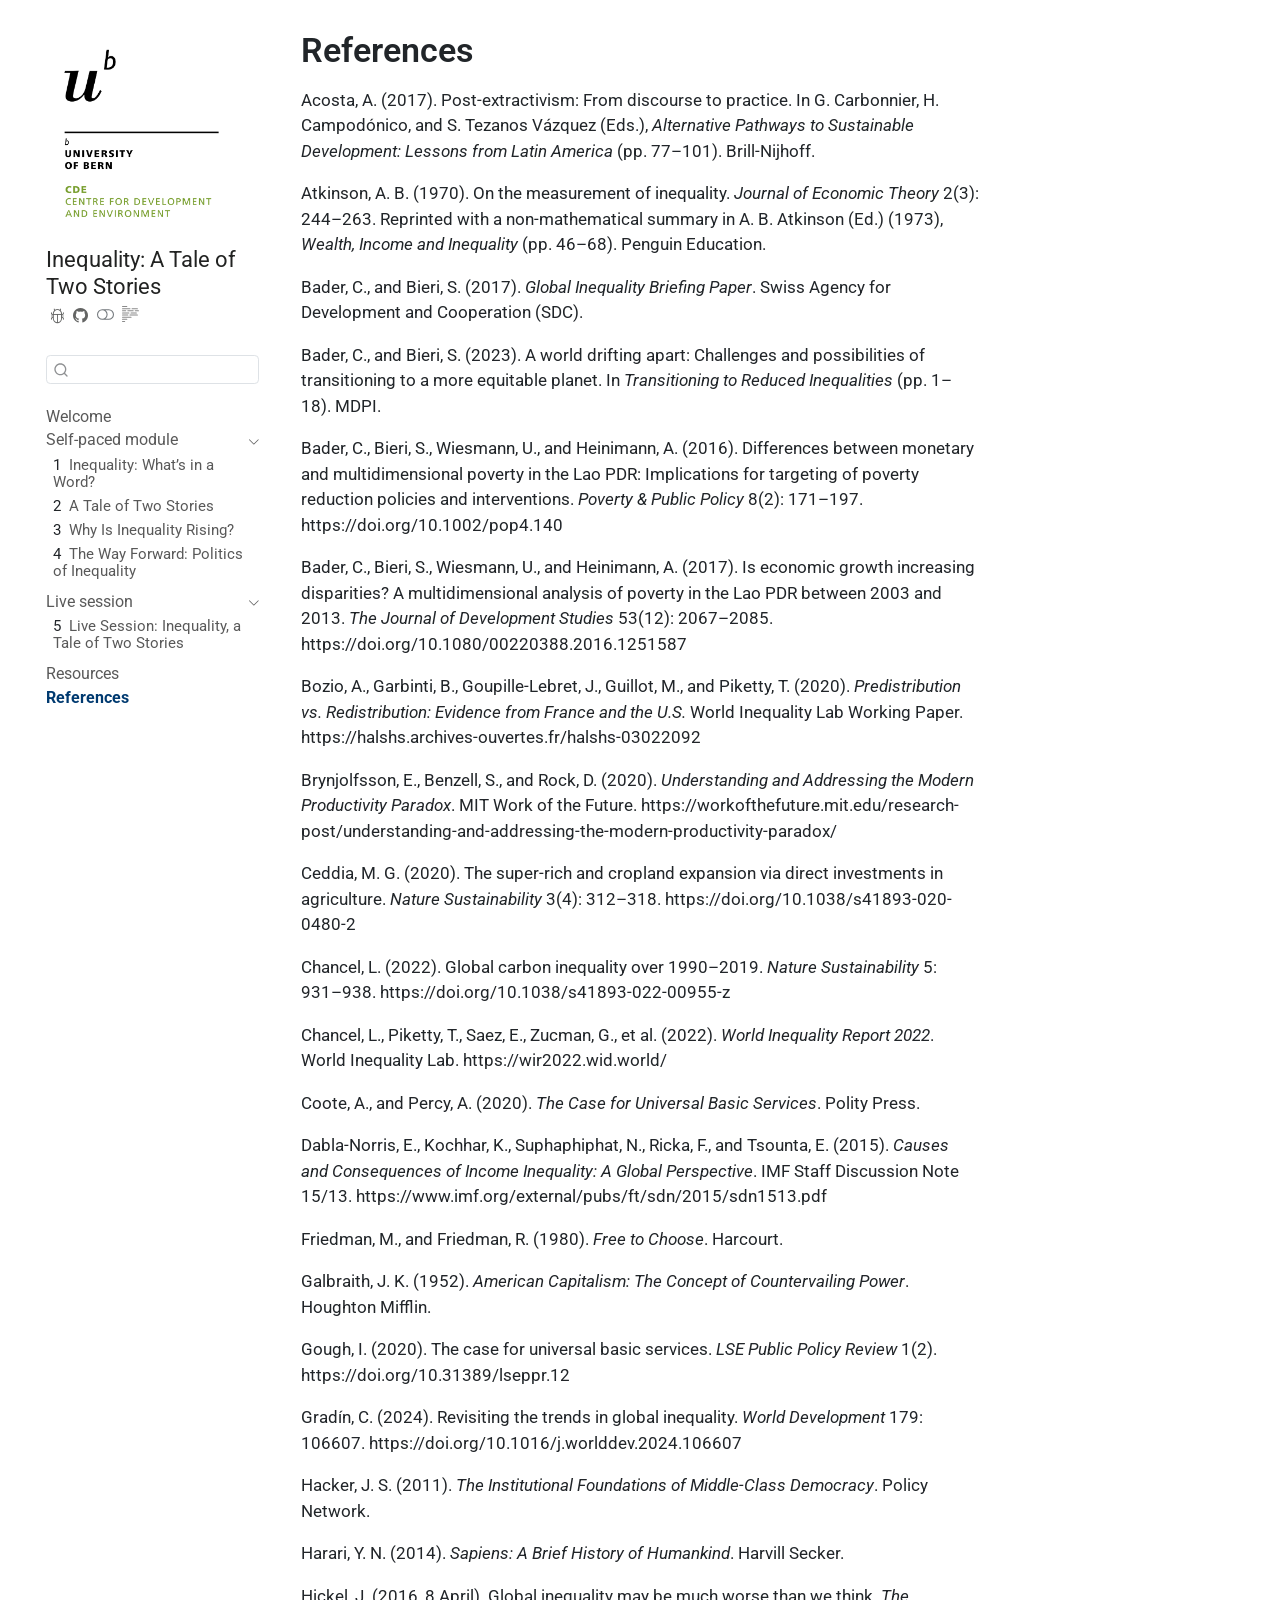
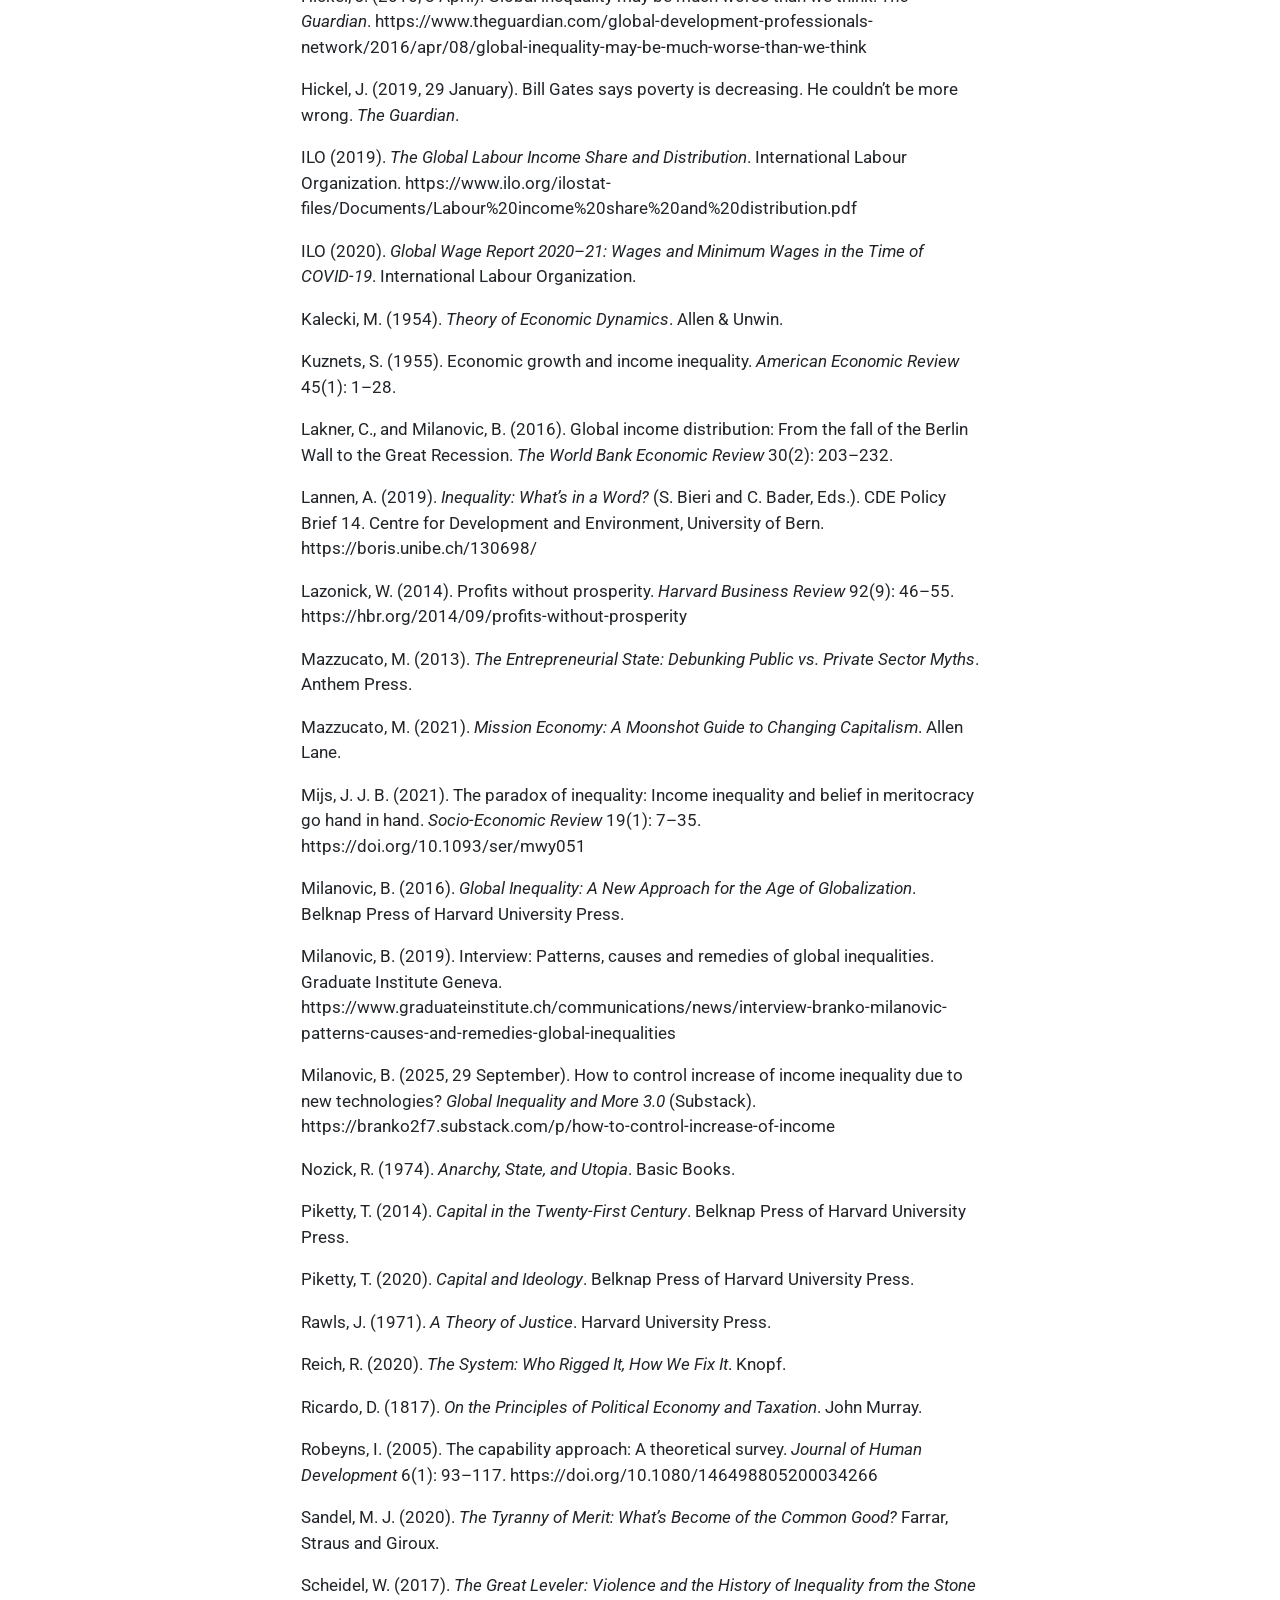
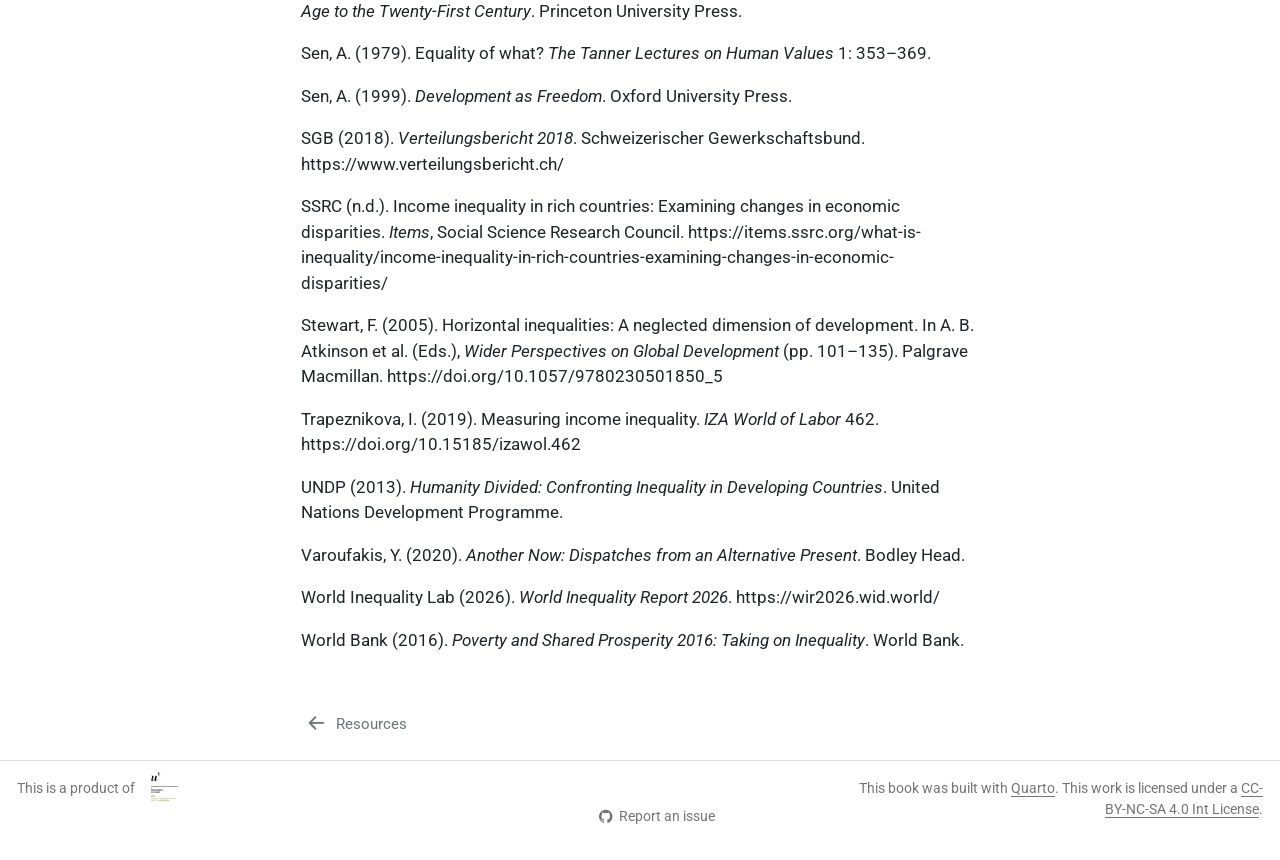
==== docs/references.html @ bebf61bb "initial" ====
<!DOCTYPE html>
<html xmlns="http://www.w3.org/1999/xhtml" lang="en" xml:lang="en"><head>

<meta charset="utf-8">
<meta name="generator" content="quarto-1.10.18">

<meta name="viewport" content="width=device-width, initial-scale=1.0, user-scalable=yes">


<title>References – Inequality: A Tale of Two Stories</title>
<style>
/* Default styles provided by pandoc.
** See https://pandoc.org/MANUAL.html#variables-for-html for config info.
*/
span.smallcaps{font-variant: small-caps;}
div.columns{display: flex; gap: 1.5em;}
div.column{flex: auto;}
@media screen {
div.columns{gap: min(4vw, 1.5em);}
div.column{overflow-x: auto;}
}
div.hanging-indent{margin-left: 1.5em; text-indent: -1.5em;}
ul.task-list{list-style: none;}
ul.task-list li input[type="checkbox"] {
  width: 0.8em;
  margin: 0 0.8em 0.2em -1em; /* quarto-specific, see https://github.com/quarto-dev/quarto-cli/issues/4556 */ 
  vertical-align: middle;
}
</style>


<script src="site_libs/quarto-nav/quarto-nav.js"></script>
<script src="site_libs/quarto-nav/headroom.min.js"></script>
<script src="site_libs/clipboard/clipboard.min.js"></script>
<script src="site_libs/quarto-search/autocomplete.umd.js"></script>
<script src="site_libs/quarto-search/fuse.min.js"></script>
<script src="site_libs/quarto-search/quarto-search.js"></script>
<meta name="quarto:offset" content="./">
<link href="./resources.html" rel="prev">
<link href="./images/cdelogo_e.png" rel="icon" type="image/png">
<script src="site_libs/quarto-html/quarto.js" type="module"></script>
<script src="site_libs/quarto-html/tabsets/tabsets.js" type="module"></script>
<script src="site_libs/quarto-html/popper.min.js"></script>
<script src="site_libs/quarto-html/tippy.umd.min.js"></script>
<script src="site_libs/quarto-html/anchor.min.js"></script>
<link href="site_libs/quarto-html/tippy.css" rel="stylesheet">
<link href="site_libs/quarto-html/quarto-syntax-highlighting-64a204ab8560d761af7679ceaba22944.css" rel="stylesheet" class="quarto-color-scheme" id="quarto-text-highlighting-styles">
<link href="site_libs/quarto-html/quarto-syntax-highlighting-dark-b85bc7c33db8c58e0ec93c3465666fed.css" rel="stylesheet" class="quarto-color-scheme quarto-color-alternate" id="quarto-text-highlighting-styles">
<link href="site_libs/quarto-html/quarto-syntax-highlighting-64a204ab8560d761af7679ceaba22944.css" rel="stylesheet" class="quarto-color-scheme-extra" id="quarto-text-highlighting-styles">
<script src="site_libs/bootstrap/bootstrap.min.js"></script>
<link href="site_libs/bootstrap/bootstrap-icons.css" rel="stylesheet">
<link href="site_libs/bootstrap/bootstrap-91fea9e8f33c0b9b460fcb68ef88eab3.min.css" rel="stylesheet" append-hash="true" class="quarto-color-scheme" id="quarto-bootstrap" data-mode="light">
<link href="site_libs/bootstrap/bootstrap-dark-7a71dccf7913d4dcf1cbe071b9ef3f19.min.css" rel="stylesheet" append-hash="true" class="quarto-color-scheme quarto-color-alternate" id="quarto-bootstrap" data-mode="dark">
<link href="site_libs/bootstrap/bootstrap-91fea9e8f33c0b9b460fcb68ef88eab3.min.css" rel="stylesheet" append-hash="true" class="quarto-color-scheme-extra" id="quarto-bootstrap" data-mode="light">
<script id="quarto-search-options" type="application/json">{
  "location": "sidebar",
  "copy-button": false,
  "collapse-after": 3,
  "panel-placement": "start",
  "type": "textbox",
  "limit": 50,
  "keyboard-shortcut": [
    "f",
    "/",
    "s"
  ],
  "show-item-context": false,
  "language": {
    "search-no-results-text": "No results",
    "search-matching-documents-text": "matching documents",
    "search-copy-link-title": "Copy link to search",
    "search-hide-matches-text": "Hide additional matches",
    "search-more-match-text": "more match in this document",
    "search-more-matches-text": "more matches in this document",
    "search-clear-button-title": "Clear",
    "search-text-placeholder": "",
    "search-detached-cancel-button-title": "Cancel",
    "search-submit-button-title": "Submit",
    "search-label": "Search"
  }
}</script>
<link rel="preconnect" href="https://fonts.googleapis.com">
<link rel="preconnect" href="https://fonts.gstatic.com" crossorigin="">
<link href="https://fonts.googleapis.com/css2?family=Roboto:ital,wght@0,400;0,700;1,400;1,700&amp;family=Fira+Code:wght@400;500&amp;display=swap" rel="stylesheet">


<link rel="stylesheet" href="webex.css">
</head>

<body class="nav-sidebar floating quarto-light"><script id="quarto-html-before-body" type="application/javascript">
    const toggleBodyColorMode = (bsSheetEl) => {
      const mode = bsSheetEl.getAttribute("data-mode");
      const bodyEl = window.document.querySelector("body");
      if (mode === "dark") {
        bodyEl.classList.add("quarto-dark");
        bodyEl.classList.remove("quarto-light");
      } else {
        bodyEl.classList.add("quarto-light");
        bodyEl.classList.remove("quarto-dark");
      }
    }
    const toggleBodyColorPrimary = () => {
      const bsSheetEl = window.document.querySelector("link#quarto-bootstrap:not([rel=disabled-stylesheet])");
      if (bsSheetEl) {
        toggleBodyColorMode(bsSheetEl);
      }
    }
    const setColorSchemeToggle = (alternate) => {
      const toggles = window.document.querySelectorAll('.quarto-color-scheme-toggle');
      for (let i=0; i < toggles.length; i++) {
        const toggle = toggles[i];
        if (toggle) {
          if (alternate) {
            toggle.classList.add("alternate");
          } else {
            toggle.classList.remove("alternate");
          }
        }
      }
    };
    const toggleColorMode = (alternate) => {
      // Switch the stylesheets
      const primaryStylesheets = window.document.querySelectorAll('link.quarto-color-scheme:not(.quarto-color-alternate)');
      const alternateStylesheets = window.document.querySelectorAll('link.quarto-color-scheme.quarto-color-alternate');
      manageTransitions('#quarto-margin-sidebar .nav-link', false);
      if (alternate) {
        // note: dark is layered on light, we don't disable primary!
        enableStylesheet(alternateStylesheets);
        for (const sheetNode of alternateStylesheets) {
          if (sheetNode.id === "quarto-bootstrap") {
            toggleBodyColorMode(sheetNode);
          }
        }
      } else {
        disableStylesheet(alternateStylesheets);
        enableStylesheet(primaryStylesheets)
        toggleBodyColorPrimary();
      }
      manageTransitions('#quarto-margin-sidebar .nav-link', true);
      // Switch the toggles
      setColorSchemeToggle(alternate)
      // Hack to workaround the fact that safari doesn't
      // properly recolor the scrollbar when toggling (#1455)
      if (navigator.userAgent.indexOf('Safari') > 0 && navigator.userAgent.indexOf('Chrome') == -1) {
        manageTransitions("body", false);
        window.scrollTo(0, 1);
        setTimeout(() => {
          window.scrollTo(0, 0);
          manageTransitions("body", true);
        }, 40);
      }
    }
    const disableStylesheet = (stylesheets) => {
      for (let i=0; i < stylesheets.length; i++) {
        const stylesheet = stylesheets[i];
        stylesheet.rel = 'disabled-stylesheet';
      }
    }
    const enableStylesheet = (stylesheets) => {
      for (let i=0; i < stylesheets.length; i++) {
        const stylesheet = stylesheets[i];
        if(stylesheet.rel !== 'stylesheet') { // for Chrome, which will still FOUC without this check
          stylesheet.rel = 'stylesheet';
        }
      }
    }
    const manageTransitions = (selector, allowTransitions) => {
      const els = window.document.querySelectorAll(selector);
      for (let i=0; i < els.length; i++) {
        const el = els[i];
        if (allowTransitions) {
          el.classList.remove('notransition');
        } else {
          el.classList.add('notransition');
        }
      }
    }
    const isFileUrl = () => {
      return window.location.protocol === 'file:';
    }
    const hasAlternateSentinel = () => {
      let styleSentinel = getColorSchemeSentinel();
      if (styleSentinel !== null) {
        return styleSentinel === "alternate";
      } else {
        return false;
      }
    }
    const setStyleSentinel = (alternate) => {
      const value = alternate ? "alternate" : "default";
      if (!isFileUrl()) {
        window.localStorage.setItem("quarto-color-scheme", value);
      } else {
        localAlternateSentinel = value;
      }
    }
    const getColorSchemeSentinel = () => {
      if (!isFileUrl()) {
        const storageValue = window.localStorage.getItem("quarto-color-scheme");
        return storageValue != null ? storageValue : localAlternateSentinel;
      } else {
        return localAlternateSentinel;
      }
    }
    const toggleGiscusIfUsed = (isAlternate, darkModeDefault) => {
      const baseTheme = document.querySelector('#giscus-base-theme')?.value ?? 'light';
      const alternateTheme = document.querySelector('#giscus-alt-theme')?.value ?? 'dark';
      let newTheme = '';
      if(authorPrefersDark) {
        newTheme = isAlternate ? baseTheme : alternateTheme;
      } else {
        newTheme = isAlternate ? alternateTheme : baseTheme;
      }
      const changeGiscusTheme = () => {
        // From: https://github.com/giscus/giscus/issues/336
        const sendMessage = (message) => {
          const iframe = document.querySelector('iframe.giscus-frame');
          if (!iframe) return;
          iframe.contentWindow.postMessage({ giscus: message }, 'https://giscus.app');
        }
        sendMessage({
          setConfig: {
            theme: newTheme
          }
        });
      }
      const isGiscussLoaded = window.document.querySelector('iframe.giscus-frame') !== null;
      if (isGiscussLoaded) {
        changeGiscusTheme();
      }
    };
    const authorPrefersDark = false;
    const darkModeDefault = authorPrefersDark;
      document.querySelector('link#quarto-text-highlighting-styles.quarto-color-scheme-extra').rel = 'disabled-stylesheet';
      document.querySelector('link#quarto-bootstrap.quarto-color-scheme-extra').rel = 'disabled-stylesheet';
    let localAlternateSentinel = darkModeDefault ? 'alternate' : 'default';
    // Dark / light mode switch
    window.quartoToggleColorScheme = () => {
      // Read the current dark / light value
      let toAlternate = !hasAlternateSentinel();
      toggleColorMode(toAlternate);
      setStyleSentinel(toAlternate);
      toggleGiscusIfUsed(toAlternate, darkModeDefault);
      window.dispatchEvent(new Event('resize'));
    };
    // Switch to dark mode if need be
    if (hasAlternateSentinel()) {
      toggleColorMode(true);
    } else {
      toggleColorMode(false);
    }
  </script>

<div id="quarto-search-results"></div>
  <header id="quarto-header" class="headroom fixed-top">
  <nav class="quarto-secondary-nav">
    <div class="container-fluid d-flex">
      <button type="button" class="quarto-btn-toggle btn" data-bs-toggle="collapse" role="button" data-bs-target=".quarto-sidebar-collapse-item" aria-controls="quarto-sidebar" aria-expanded="false" aria-label="Toggle sidebar navigation" onclick="if (window.quartoToggleHeadroom) { window.quartoToggleHeadroom(); }">
        <i class="bi bi-layout-text-sidebar-reverse"></i>
      </button>
        <nav class="quarto-page-breadcrumbs" aria-label="breadcrumb"><ol class="breadcrumb"><li class="breadcrumb-item"><a href="./references.html">References</a></li></ol></nav>
        <a class="flex-grow-1" role="navigation" data-bs-toggle="collapse" data-bs-target=".quarto-sidebar-collapse-item" aria-controls="quarto-sidebar" aria-expanded="false" aria-label="Toggle sidebar navigation" onclick="if (window.quartoToggleHeadroom) { window.quartoToggleHeadroom(); }">      
        </a>
      <button type="button" class="btn quarto-search-button" aria-label="Search" onclick="window.quartoOpenSearch();">
        <i class="bi bi-search"></i>
      </button>
    </div>
  </nav>
</header>
<!-- content -->
<div id="quarto-content" class="quarto-container page-columns page-rows-contents page-layout-article">
<!-- sidebar -->
  <nav id="quarto-sidebar" class="sidebar collapse collapse-horizontal quarto-sidebar-collapse-item sidebar-navigation floating overflow-auto">
    <div class="pt-lg-2 mt-2 text-left sidebar-header sidebar-header-stacked">
      <a href="./index.html" class="sidebar-logo-link">
      <img src="./images/cdelogo_e.png" alt="" class="sidebar-logo light-content py-0 d-lg-inline d-none">
      <img src="./images/cdelogo_e.png" alt="" class="sidebar-logo dark-content py-0 d-lg-inline d-none">
      </a>
    <div class="sidebar-title mb-0 py-0">
      <a href="./">Inequality: A Tale of Two Stories</a> 
        <div class="sidebar-tools-main tools-wide">
    <a href="https://github.com/CDEteaching/inequality/issues/new" title="Report issue" class="quarto-navigation-tool px-1" aria-label="Report issue"><i class="bi bi-bug"></i></a>
    <a href="https://github.com/CDEteaching/inequality" title="Source Code" class="quarto-navigation-tool px-1" aria-label="Source Code"><i class="bi bi-github"></i></a>
  <a href="" class="quarto-color-scheme-toggle quarto-navigation-tool  px-1" onclick="window.quartoToggleColorScheme(); return false;" title="Toggle dark mode"><i class="bi"></i></a>
  <a href="" class="quarto-reader-toggle quarto-navigation-tool px-1" onclick="window.quartoToggleReader(); return false;" title="Toggle reader mode">
  <div class="quarto-reader-toggle-btn">
  <i class="bi"></i>
  </div>
</a>
</div>
    </div>
      </div>
        <div class="mt-2 flex-shrink-0 align-items-center">
        <div class="sidebar-search">
        <div id="quarto-search" class="" title="Search"></div>
        </div>
        </div>
    <div class="sidebar-menu-container"> 
    <ul class="list-unstyled mt-1">
        <li class="sidebar-item">
  <div class="sidebar-item-container"> 
  <a href="./index.html" class="sidebar-item-text sidebar-link">
 <span class="menu-text">Welcome</span></a>
  </div>
</li>
        <li class="sidebar-item sidebar-item-section">
      <div class="sidebar-item-container"> 
            <a class="sidebar-item-text sidebar-link text-start" data-bs-toggle="collapse" data-bs-target="#quarto-sidebar-section-1" role="navigation" aria-expanded="true">
 <span class="menu-text">Self-paced module</span></a>
          <a class="sidebar-item-toggle text-start" data-bs-toggle="collapse" data-bs-target="#quarto-sidebar-section-1" role="navigation" aria-expanded="true" aria-label="Toggle section">
            <i class="bi bi-chevron-right ms-2"></i>
          </a> 
      </div>
      <ul id="quarto-sidebar-section-1" class="collapse list-unstyled sidebar-section depth1 show">  
          <li class="sidebar-item">
  <div class="sidebar-item-container"> 
  <a href="./01_whats-in-a-word/1_chapter.html" class="sidebar-item-text sidebar-link">
 <span class="menu-text"><span class="chapter-number">1</span>&nbsp; <span class="chapter-title">Inequality: What’s in a Word?</span></span></a>
  </div>
</li>
          <li class="sidebar-item">
  <div class="sidebar-item-container"> 
  <a href="./02_tale-of-two-stories/2_chapter.html" class="sidebar-item-text sidebar-link">
 <span class="menu-text"><span class="chapter-number">2</span>&nbsp; <span class="chapter-title">A Tale of Two Stories</span></span></a>
  </div>
</li>
          <li class="sidebar-item">
  <div class="sidebar-item-container"> 
  <a href="./03_why-rising/3_chapter.html" class="sidebar-item-text sidebar-link">
 <span class="menu-text"><span class="chapter-number">3</span>&nbsp; <span class="chapter-title">Why Is Inequality Rising?</span></span></a>
  </div>
</li>
          <li class="sidebar-item">
  <div class="sidebar-item-container"> 
  <a href="./04_way-forward/4_chapter.html" class="sidebar-item-text sidebar-link">
 <span class="menu-text"><span class="chapter-number">4</span>&nbsp; <span class="chapter-title">The Way Forward: Politics of Inequality</span></span></a>
  </div>
</li>
      </ul>
  </li>
        <li class="sidebar-item sidebar-item-section">
      <div class="sidebar-item-container"> 
            <a class="sidebar-item-text sidebar-link text-start" data-bs-toggle="collapse" data-bs-target="#quarto-sidebar-section-2" role="navigation" aria-expanded="true">
 <span class="menu-text">Live session</span></a>
          <a class="sidebar-item-toggle text-start" data-bs-toggle="collapse" data-bs-target="#quarto-sidebar-section-2" role="navigation" aria-expanded="true" aria-label="Toggle section">
            <i class="bi bi-chevron-right ms-2"></i>
          </a> 
      </div>
      <ul id="quarto-sidebar-section-2" class="collapse list-unstyled sidebar-section depth1 show">  
          <li class="sidebar-item">
  <div class="sidebar-item-container"> 
  <a href="./winter-school/session.html" class="sidebar-item-text sidebar-link">
 <span class="menu-text"><span class="chapter-number">5</span>&nbsp; <span class="chapter-title">Live Session: Inequality, a Tale of Two Stories</span></span></a>
  </div>
</li>
      </ul>
  </li>
        <li class="sidebar-item">
  <div class="sidebar-item-container"> 
  <a href="./resources.html" class="sidebar-item-text sidebar-link">
 <span class="menu-text">Resources</span></a>
  </div>
</li>
        <li class="sidebar-item">
  <div class="sidebar-item-container"> 
  <a href="./references.html" class="sidebar-item-text sidebar-link active">
 <span class="menu-text">References</span></a>
  </div>
</li>
    </ul>
    </div>
</nav>
<div id="quarto-sidebar-glass" class="quarto-sidebar-collapse-item" data-bs-toggle="collapse" data-bs-target=".quarto-sidebar-collapse-item"></div>
<!-- margin-sidebar -->
    <div id="quarto-margin-sidebar" class="sidebar margin-sidebar zindex-bottom">
        
    </div>
<!-- main -->
<main class="content" id="quarto-document-content">


<header id="title-block-header" class="quarto-title-block default">
<div class="quarto-title">
<h1 class="title">References</h1>
</div>



<div class="quarto-title-meta">

    
  
    
  </div>
  


</header>


<p>Acosta, A. (2017). Post-extractivism: From discourse to practice. In G. Carbonnier, H. Campodónico, and S. Tezanos Vázquez (Eds.), <em>Alternative Pathways to Sustainable Development: Lessons from Latin America</em> (pp.&nbsp;77–101). Brill-Nijhoff.</p>
<p>Atkinson, A. B. (1970). On the measurement of inequality. <em>Journal of Economic Theory</em> 2(3): 244–263. Reprinted with a non-mathematical summary in A. B. Atkinson (Ed.) (1973), <em>Wealth, Income and Inequality</em> (pp.&nbsp;46–68). Penguin Education.</p>
<p>Bader, C., and Bieri, S. (2017). <em>Global Inequality Briefing Paper</em>. Swiss Agency for Development and Cooperation (SDC).</p>
<p>Bader, C., and Bieri, S. (2023). A world drifting apart: Challenges and possibilities of transitioning to a more equitable planet. In <em>Transitioning to Reduced Inequalities</em> (pp.&nbsp;1–18). MDPI.</p>
<p>Bader, C., Bieri, S., Wiesmann, U., and Heinimann, A. (2016). Differences between monetary and multidimensional poverty in the Lao PDR: Implications for targeting of poverty reduction policies and interventions. <em>Poverty &amp; Public Policy</em> 8(2): 171–197. https://doi.org/10.1002/pop4.140</p>
<p>Bader, C., Bieri, S., Wiesmann, U., and Heinimann, A. (2017). Is economic growth increasing disparities? A multidimensional analysis of poverty in the Lao PDR between 2003 and 2013. <em>The Journal of Development Studies</em> 53(12): 2067–2085. https://doi.org/10.1080/00220388.2016.1251587</p>
<p>Bozio, A., Garbinti, B., Goupille-Lebret, J., Guillot, M., and Piketty, T. (2020). <em>Predistribution vs.&nbsp;Redistribution: Evidence from France and the U.S.</em> World Inequality Lab Working Paper. https://halshs.archives-ouvertes.fr/halshs-03022092</p>
<p>Brynjolfsson, E., Benzell, S., and Rock, D. (2020). <em>Understanding and Addressing the Modern Productivity Paradox</em>. MIT Work of the Future. https://workofthefuture.mit.edu/research-post/understanding-and-addressing-the-modern-productivity-paradox/</p>
<p>Ceddia, M. G. (2020). The super-rich and cropland expansion via direct investments in agriculture. <em>Nature Sustainability</em> 3(4): 312–318. https://doi.org/10.1038/s41893-020-0480-2</p>
<p>Chancel, L. (2022). Global carbon inequality over 1990–2019. <em>Nature Sustainability</em> 5: 931–938. https://doi.org/10.1038/s41893-022-00955-z</p>
<p>Chancel, L., Piketty, T., Saez, E., Zucman, G., et al.&nbsp;(2022). <em>World Inequality Report 2022</em>. World Inequality Lab. https://wir2022.wid.world/</p>
<p>Coote, A., and Percy, A. (2020). <em>The Case for Universal Basic Services</em>. Polity Press.</p>
<p>Dabla-Norris, E., Kochhar, K., Suphaphiphat, N., Ricka, F., and Tsounta, E. (2015). <em>Causes and Consequences of Income Inequality: A Global Perspective</em>. IMF Staff Discussion Note 15/13. https://www.imf.org/external/pubs/ft/sdn/2015/sdn1513.pdf</p>
<p>Friedman, M., and Friedman, R. (1980). <em>Free to Choose</em>. Harcourt.</p>
<p>Galbraith, J. K. (1952). <em>American Capitalism: The Concept of Countervailing Power</em>. Houghton Mifflin.</p>
<p>Gough, I. (2020). The case for universal basic services. <em>LSE Public Policy Review</em> 1(2). https://doi.org/10.31389/lseppr.12</p>
<p>Gradín, C. (2024). Revisiting the trends in global inequality. <em>World Development</em> 179: 106607. https://doi.org/10.1016/j.worlddev.2024.106607</p>
<p>Hacker, J. S. (2011). <em>The Institutional Foundations of Middle-Class Democracy</em>. Policy Network.</p>
<p>Harari, Y. N. (2014). <em>Sapiens: A Brief History of Humankind</em>. Harvill Secker.</p>
<p>Hickel, J. (2016, 8 April). Global inequality may be much worse than we think. <em>The Guardian</em>. https://www.theguardian.com/global-development-professionals-network/2016/apr/08/global-inequality-may-be-much-worse-than-we-think</p>
<p>Hickel, J. (2019, 29 January). Bill Gates says poverty is decreasing. He couldn’t be more wrong. <em>The Guardian</em>.</p>
<p>ILO (2019). <em>The Global Labour Income Share and Distribution</em>. International Labour Organization. https://www.ilo.org/ilostat-files/Documents/Labour%20income%20share%20and%20distribution.pdf</p>
<p>ILO (2020). <em>Global Wage Report 2020–21: Wages and Minimum Wages in the Time of COVID-19</em>. International Labour Organization.</p>
<p>Kalecki, M. (1954). <em>Theory of Economic Dynamics</em>. Allen &amp; Unwin.</p>
<p>Kuznets, S. (1955). Economic growth and income inequality. <em>American Economic Review</em> 45(1): 1–28.</p>
<p>Lakner, C., and Milanovic, B. (2016). Global income distribution: From the fall of the Berlin Wall to the Great Recession. <em>The World Bank Economic Review</em> 30(2): 203–232.</p>
<p>Lannen, A. (2019). <em>Inequality: What’s in a Word?</em> (S. Bieri and C. Bader, Eds.). CDE Policy Brief 14. Centre for Development and Environment, University of Bern. https://boris.unibe.ch/130698/</p>
<p>Lazonick, W. (2014). Profits without prosperity. <em>Harvard Business Review</em> 92(9): 46–55. https://hbr.org/2014/09/profits-without-prosperity</p>
<p>Mazzucato, M. (2013). <em>The Entrepreneurial State: Debunking Public vs.&nbsp;Private Sector Myths</em>. Anthem Press.</p>
<p>Mazzucato, M. (2021). <em>Mission Economy: A Moonshot Guide to Changing Capitalism</em>. Allen Lane.</p>
<p>Mijs, J. J. B. (2021). The paradox of inequality: Income inequality and belief in meritocracy go hand in hand. <em>Socio-Economic Review</em> 19(1): 7–35. https://doi.org/10.1093/ser/mwy051</p>
<p>Milanovic, B. (2016). <em>Global Inequality: A New Approach for the Age of Globalization</em>. Belknap Press of Harvard University Press.</p>
<p>Milanovic, B. (2019). Interview: Patterns, causes and remedies of global inequalities. Graduate Institute Geneva. https://www.graduateinstitute.ch/communications/news/interview-branko-milanovic-patterns-causes-and-remedies-global-inequalities</p>
<p>Milanovic, B. (2025, 29 September). How to control increase of income inequality due to new technologies? <em>Global Inequality and More 3.0</em> (Substack). https://branko2f7.substack.com/p/how-to-control-increase-of-income</p>
<p>Nozick, R. (1974). <em>Anarchy, State, and Utopia</em>. Basic Books.</p>
<p>Piketty, T. (2014). <em>Capital in the Twenty-First Century</em>. Belknap Press of Harvard University Press.</p>
<p>Piketty, T. (2020). <em>Capital and Ideology</em>. Belknap Press of Harvard University Press.</p>
<p>Rawls, J. (1971). <em>A Theory of Justice</em>. Harvard University Press.</p>
<p>Reich, R. (2020). <em>The System: Who Rigged It, How We Fix It</em>. Knopf.</p>
<p>Ricardo, D. (1817). <em>On the Principles of Political Economy and Taxation</em>. John Murray.</p>
<p>Robeyns, I. (2005). The capability approach: A theoretical survey. <em>Journal of Human Development</em> 6(1): 93–117. https://doi.org/10.1080/146498805200034266</p>
<p>Sandel, M. J. (2020). <em>The Tyranny of Merit: What’s Become of the Common Good?</em> Farrar, Straus and Giroux.</p>
<p>Scheidel, W. (2017). <em>The Great Leveler: Violence and the History of Inequality from the Stone Age to the Twenty-First Century</em>. Princeton University Press.</p>
<p>Sen, A. (1979). Equality of what? <em>The Tanner Lectures on Human Values</em> 1: 353–369.</p>
<p>Sen, A. (1999). <em>Development as Freedom</em>. Oxford University Press.</p>
<p>SGB (2018). <em>Verteilungsbericht 2018</em>. Schweizerischer Gewerkschaftsbund. https://www.verteilungsbericht.ch/</p>
<p>SSRC (n.d.). Income inequality in rich countries: Examining changes in economic disparities. <em>Items</em>, Social Science Research Council. https://items.ssrc.org/what-is-inequality/income-inequality-in-rich-countries-examining-changes-in-economic-disparities/</p>
<p>Stewart, F. (2005). Horizontal inequalities: A neglected dimension of development. In A. B. Atkinson et al.&nbsp;(Eds.), <em>Wider Perspectives on Global Development</em> (pp.&nbsp;101–135). Palgrave Macmillan. https://doi.org/10.1057/9780230501850_5</p>
<p>Trapeznikova, I. (2019). Measuring income inequality. <em>IZA World of Labor</em> 462. https://doi.org/10.15185/izawol.462</p>
<p>UNDP (2013). <em>Humanity Divided: Confronting Inequality in Developing Countries</em>. United Nations Development Programme.</p>
<p>Varoufakis, Y. (2020). <em>Another Now: Dispatches from an Alternative Present</em>. Bodley Head.</p>
<p>World Inequality Lab (2026). <em>World Inequality Report 2026</em>. https://wir2026.wid.world/</p>
<p>World Bank (2016). <em>Poverty and Shared Prosperity 2016: Taking on Inequality</em>. World Bank.</p>



</main> <!-- /main -->
<script>



/* definition of content for the buttons */

const webex_buttons = {check_hidden:          "<b>&check;</b>",

                       check_hidden_alt:      "Check answer",

                       check_shown:           "<b>&lsh;</b>",

                       check_shown_alt:       "Hide check",

                       check_of_total:        "/",

                       solution:              "<b>&quest;</b>",

                       solution_alt:          "Correct solution",

                       question_next:         "<b>&#8634;</b>",

                       question_next_alt:     "Next question",

                       question_previous:     "",

                       question_previous_alt: ""}





/* update total correct if #webex-total_correct exists */

update_total_correct = function() {

  console.log("webex: update total_correct");



  document.querySelectorAll(".webex-total_correct").forEach(total => {

    p = total.closest(".webex-box");

    var correct = p.getElementsByClassName("webex-correct").length;

    var solvemes = p.getElementsByClassName("webex-solveme").length;

    var radiogroups = p.getElementsByClassName("webex-radiogroup").length;

    var selects = p.getElementsByClassName("webex-select").length;

    /* no specific class on input node, thus searching via query selector */

    var checkboxgroups = p.querySelectorAll("div[class=webex-checkboxgroup] input[type=checkbox]").length



    /* show number of correct / total number of answers */

    total.innerHTML = correct + "&nbsp;" + webex_buttons.check_of_total + "&nbsp;" + (solvemes + radiogroups + checkboxgroups + selects);

  });

}



/* check answers */

check_func = function() {

  console.log("webex: check answer");



  //var cl = elem.parentElement.classList;

  var cl = this.closest(".webex-box").classList;

  if (cl.contains("unchecked")) {

    cl.remove("unchecked");

    this.innerHTML = webex_buttons.check_shown; //"Hide check";

    if (webex_buttons.check_shown_alt.length > 0) this.setAttribute("title", webex_buttons.check_shown_alt);

  } else {

    cl.add("unchecked");

    this.innerHTML = webex_buttons.check_hidden; //"Check answer";

    if (webex_buttons.check_hidden_alt.length > 0) this.setAttribute("title", webex_buttons.check_hidden_alt);

  }

}



/* helper functions for checking the webex ID */

const id_checker = {"fmt": new RegExp("[g-zG-Z]"),

                    "load": function(e) { return e.getAttribute("id").match("(?<=(-)).*$")[0]; },

                    "eval": new TextEncoder(),

                    "dval": new TextDecoder()}



/* Show/hide correct solution */

solution_func = function() {

  console.log("webex: show/hide solution");



  var div = this.closest(".webex-question").querySelector(".webex-solution");

  var cl = div.classList;



  if (cl.contains("visible")) {

    cl.remove("visible");

  } else {

    cl.add("visible");

  }

}



/* function to check if the real answer is numeric */

convert_to_numeric = function(x) {

  if (typeof x == "string") {

    /* do nothing */

  } else if (x.length == 1) {

    /* take first element */

    x = x[0]

  } else {

    return NaN;

  }



  /* remove spaces for easier parsing */

  x = x.replace(/\s/g, "");



  /* Define patterns for different formats, note that spaces have been removed above */

  const patterns = [

    {regex: /^[+-]?\d+(\.\d{3})*,\d+$/, decimal: ",", thousand: "." },  // Format: "1.100.100.100,3"

    {regex: /^[+-]?\d+(,\d{3})*\.\d+$/, decimal: ".", thousand: "," },  // Format: "1,100,100,100.3"

    {regex: /^[+-]?\d+(\.|\.\d+)?$/, decimal: "." },                    // Format: "1100100100.5" or "1100100100."

    {regex: /^[+-]?\d+(,|,\d+)$/, decimal: "," }                        // Format: "1100100100,5" or "1100100100,"

  ];





  /* testing all regular expressions, convert to float if possible */

  for (const { regex, decimal, thousand } of patterns) {

    if (regex.test(x)) {

      let numeric = x;

      if (thousand) numeric = numeric.replace(new RegExp(`\\${thousand}`, "g"), "");

      numeric = numeric.replace(decimal, ".");

      return parseFloat(numeric);

    }

  }



  /* input of length 1 but none of the known formats, return NaN */

  return NaN;

}



/* Checking webex ID, returns formalsol */

check_id = function(e) {

  /* loading webex ID */

  var id = id_checker["load"](e);



  /* extracting answer */

  let answer = e.dataset.answer;



  /* checking unique id, prepare and return array */

  if (!id_checker["fmt"].test(id)) {

    const a = id_checker["eval"].encode(atob(answer));

    const b = id_checker["eval"].encode(id);

    const res = a.map((byte, index) => byte^b[index % b.length]);

    answer = id_checker["dval"].decode(res);

    /* Replacing &amp; with ' before parsing */

    answer = answer.replaceAll("&apos;", "'");

  }



  return JSON.parse(answer);

}



/* function for checking solveme answers */

solveme_func = function(e) {

  /* avoid that keyup and keychange twice execute this function within nms = 10

   * ms, clearing inputTimer and add timeout */

  console.log("webex: check solveme");



  /* float, precision for checking numeric answers */

  const eps = 0.00000000000001;



  /* get last checked user answer */

  const question = this.closest(".webex-question")



  /* extracting classes */

  var cl = this.classList;

  var my_answer = this.value;



  /* extracting classes */

  var cl = this.classList;



  /* empty answer? Job done */

  if (my_answer == "") {

    cl.remove("webex-correct");

    cl.remove("webex-incorrect");

    return false;

  }



  /* Find closest (parent) webex-question */

  let formalsols = check_id(this)



  /* by default we assume the users' answer is incorrect */

  var user_answer_correct = false;



  /* check if the correct answer is numeric, i.e. if 

   * formalsols is of length 1 containing one single numeric

   * value in a known format, else, NaN is returned */

  const num_formalsol = convert_to_numeric(formalsols);

  const num_my_answer = convert_to_numeric(my_answer);



  /* if the correct answer is numeric (float), the user's answer

   * must also be numeric. If not, it is wrong. Else we can

   * compare floating point numbers */

  if (!isNaN(num_formalsol) && !isNaN(num_my_answer)) {

    /* check if the real answer and the user input are numerically the same;

     * adding 'delta' to avoid precision issues */

    var diff = Math.abs(num_formalsol - num_my_answer);

    if (diff < parseFloat(this.dataset.tol) + eps) { user_answer_correct = true; }



  /* if the question contains regex, a regular expression is used

   * to evaluate the users answer. Allows for multiple regular expressions */

  } else if (cl.contains("regex")) {

    for (let i = 0; i < formalsols.length; i++) {

        let regex = new RegExp(formalsols[i], cl.contains("ignorecase") ? "i" : "");

        if (regex.test(my_answer)) { user_answer_correct = true; break; }

    }



  /* else we evaluate on 'string level', considering the creators preferences

   * regarding set options */

  } else {

    /* modify/prepare answer */

    if (cl.contains("ignorecase")) { my_answer = my_answer.toLowerCase(); }

    if (cl.contains("nospaces"))   { my_answer = my_answer.replace(/ /g, ""); }



    /* if the real answer includes user input - correct */

    if (formalsols.includes(my_answer)) {

      user_answer_correct = true;

  

      // added regex bit

      if (cl.contains("regex")) {

        answer_regex = RegExp(formalsols.join("|"))

        if (answer_regex.test(my_answer)) {

          cl.add("webex-correct");

        }

      }

    }

  }



  if (user_answer_correct) {

      cl.add("webex-correct");

      cl.remove("webex-incorrect");

  } else {

      cl.add("webex-incorrect");

      cl.remove("webex-correct");

  }



  update_total_correct();



}



/* function for checking select answers */

select_func = function(e) {

  console.log("webex: check select");



  var options   = [];

  Array.from(this.querySelectorAll("option")).forEach((option, index) => {

    if (!option.hasAttribute("value") || !option.getAttribute("value") === "blank") {

      options.push(option);

    }

  });



  /* get selected option */

  function get_selected(options) { return options.findIndex(option => option.selected); }

  var option_index = get_selected(options)



  /* loading webex ID */

  var formalsol = check_id(this)



  /* add class for current selection */

  this.classList.remove("webex-incorrect");

  this.classList.remove("webex-correct");

  if (option_index >= 0) {

    this.classList.add(formalsol[option_index] === 1 ? "webex-correct" : "webex-incorrect");

  }



  update_total_correct();

}



/* function for checking radiogroups answers */

radiogroups_func = function(e) {

  console.log("webex: check radiogroups");



  /* get real answer (binary integer array) */

  var id = e.target.getAttribute("name");

  var group = document.querySelector(".webex-radiogroup[id='webex-" + id + "']");

  var formalsol = check_id(group)



  /* check which radiobuttion is selected (user answer) */

  function get_checked(radios) {

    return radios.findIndex(radios => radios.checked);

  }

  var radios = Array.from(group.querySelectorAll("input[type='radio']"))

  var radio_index = get_checked(radios);



  /* remove existing classes */

  radios.forEach(radio => {

    let cl = radio.closest("label").classList

    cl.remove("webex-incorrect");

    cl.remove("webex-correct");

  });



  /* add class for current selection */

  let cl = radios[radio_index].closest("label").classList

  if (formalsol[radio_index] === 1) {

      cl.add("webex-correct");

  } else {

      cl.add("webex-incorrect");

  }



  update_total_correct();

}





/* function for checking checkboxgroups answers */

checkboxgroups_func = function(e) {

  console.log("webex: check checkboxgroups");



  /* get real answer (binary integer array) */

  var group = document.querySelector(".webex-checkboxgroup[id='" + this.id + "']");

  var formalsol = check_id(group);



  /* check which checkbox is checked (user answer) */

  function get_checked(group) {

      const checkboxes = Array.from(group.querySelectorAll("input[type='checkbox']"));

      return checkboxes.reduce((indices, checkbox, index) => {

          if (checkbox.checked) indices.push(index);

          return indices;

      }, []);

  }

  var checks = Array.from(group.querySelectorAll("input[type='checkbox']"));

  var check_index = get_checked(group);



  checks.forEach((e, index) => {

    var label = e.parentNode;

    var ans = formalsol[index];

    if ((e.checked && ans === 1) || (!e.checked && ans === 0)) {

        label.setAttribute("class", "webex-correct")

    } else {

        label.setAttribute("class", "webex-incorrect")

    }

  });



  update_total_correct();

}



/* shuffling array (thanks to stack overflow)

 * If argument x is an integer we create an integer sequence

 * from 0, 1, ..., (x - 1) and return a shuffled version. If

 * the input is an array, we simply shuffle it */

shuffle_array = function(x) {

   if (Number.isInteger(x) && !isNaN(x)) {

     x = Array.from({length: x}, (v, i) => i);

   }

   let shuffled = x.map(value => ({ value, sort: Math.random() }))

        .sort((a, b) => a.sort - b.sort).map(({ value }) => value)

   return shuffled;

}



/* ---------------------------------------------------------

 * ---------------------------------------------------------

 * --------------------------------------------------------- */

window.onload = function() {

  //console.log("webex: onload");



  /* setting up buttons and actions to show/hide answers */

  document.querySelectorAll(".webex-check").forEach(section => {

    section.classList.add("unchecked");



    /* ul to take up the list items with buttons */

    let button_ul = document.createElement("ul");

    button_ul.setAttribute("class", "webex-button-list");

    section.appendChild(button_ul);



    /* button to _check_ if answers given are correct */

    let li_check = document.createElement("li");

    button_ul.appendChild(li_check); /* add list item to ul */

    let btn_check = document.createElement("button");

    btn_check.innerHTML = webex_buttons.check_hidden;  // "Check answer";

    btn_check.setAttribute("class", "webex-button webex-button-check");

    if (webex_buttons.check_hidden_alt.length > 0) btn_check.setAttribute("title", webex_buttons.check_hidden_alt);

    btn_check.onclick = check_func;

    li_check.appendChild(btn_check);



    /* span to show current number of points (when _check_ active) */

    let spn = document.createElement("span");

    spn.classList.add("webex-total_correct");

    li_check.appendChild(spn);



    /* button to show the _solution_ if there is one */

    var has_solution = section.parentNode.querySelectorAll(".webex-solution").length > 0;

    if (has_solution) {

      let li_solution = document.createElement("li");

      button_ul.appendChild(li_solution); /* add list item to ul */

      let btn_solution = document.createElement("button");

      btn_solution.innerHTML = webex_buttons.solution; // "Correct answer";

      btn_solution.setAttribute("class", "webex-button webex-button-solution");

      if (webex_buttons.solution_alt.length > 0) btn_solution.setAttribute("title", webex_buttons.solution_alt);

      btn_solution.onclick = solution_func;

      li_solution.appendChild(btn_solution);

    }



  });



  /* set up webex-solveme inputs */

  document.querySelectorAll(".webex-solveme").forEach(solveme => {

    solveme.setAttribute("autocomplete","off");

    solveme.setAttribute("autocorrect", "off");

    solveme.setAttribute("autocapitalize", "off");

    solveme.setAttribute("spellcheck", "false");

    solveme.value = "";



    /* adjust answer for 'no spaces' (ignore spaces) */

    if (solveme.classList.contains("nospaces")) {

      solveme.dataset.answer = solveme.dataset.answer.replace(/ /g, "");

    }



    /* attach checking function, triggered on key up, change, and when

     * elemnt is out of focus. Only evaluated once by tracking changes

     * via variable solveme_last_user_answer */

    solveme.addEventListener("keyup",  solveme_func);

    solveme.addEventListener("change", solveme_func);

    solveme.addEventListener("blur",   solveme_func);



    /* adding span to show correct/incorrect icon */

    solveme.insertAdjacentHTML("afterend", " <span class='webex-icon'></span>")

  });



  /* set up radiogroups (single choice questions with display = "buttons") */

  document.querySelectorAll(".webex-radiogroup").forEach(radiogroup => {

    radiogroup.onchange = radiogroups_func;

  });



  /* set up checkboxgroups (multiple choice questions with display = "buttons") */

  document.querySelectorAll(".webex-checkboxgroup").forEach(checkboxgroup => {

    checkboxgroup.onchange = checkboxgroups_func;

  });



  /* set up selects (dropdown menus) */

  document.querySelectorAll(".webex-select").forEach(select => {

    select.onchange = select_func;

    /* append webex-icon for correct/incorrect icons */

    var elem = document.createElement("span")

    elem.classList.add("webex-icon")

    select.parentNode.appendChild(elem)

  });



  /* change to next/previous question if multiple are available */

  function handleQuestionClick(group, questions, step) {

    return async function() {

      /* get question order as integer vector */

      let questionOrder = group.dataset.questionOrder.split(",").map(str => parseInt(str));



      /* current question/position */

      let currentPosition = parseInt(group.dataset.currentPosition);



      /* Hide the current question */

      questions.forEach(question => { question.classList.remove("active"); });



      /* Move to the next question index */

      currentPosition = (currentPosition + step) % questionOrder.length;

      if (currentPosition < 0) currentPosition = currentPosition + questionOrder.length



      /* Display the new question */

      questions[questionOrder[currentPosition]].classList.add("active");



      // Update the currentPosition data attribute on the group div

      group.dataset.currentPosition = currentPosition;

    };

  }



  document.querySelectorAll(".webex-group").forEach(group => {

    const questions = Array.from(group.querySelectorAll(".webex-question"));



    /* Create vector with question order. If the webex-group does

     * not have class '.noshuffle' we will randomly shuffle the order */

    let questionOrder = Array.from({length: questions.length}, (v, i) => i);

    if (!group.classList.contains("noshuffle")) {

      questionOrder = shuffle_array(questionOrder);

    }



    /* take start position (if set) or start at 0 */

    const currentPosition = parseInt(group.getAttribute("data-start-position")) || 0;



    /* show the default question for each group */

    questions[questionOrder[currentPosition]].classList.add("active");



    /* store random order of questions as well as current position */

    group.dataset.questionOrder   = questionOrder;

    group.dataset.currentPosition = currentPosition;



    /* find all webex-questions, search for .webex-button-list and

     * populate the list with necessary <li><button>...</button></li> elements */

    questions.forEach(question => {

        let button_ul = question.querySelector("ul.webex-button-list");



        let li_next = document.createElement("li");

        let nextButton = document.createElement("button");

        nextButton.setAttribute("class", "webex-button webex-button-next");

        if (webex_buttons.question_next_alt.length > 0) nextButton.setAttribute("title", webex_buttons.question_next_alt);

        nextButton.innerHTML = webex_buttons.question_next; // "Next question";

        nextButton.addEventListener("click", handleQuestionClick(group, questions, 1));

        li_next.appendChild(nextButton);



        let li_previous = document.createElement("li");

        let previousButton = document.createElement("button");

        previousButton.setAttribute("class", "webex-button webex-button-previous");

        if (webex_buttons.question_previous_alt.length > 0) previousButton.setAttribute("title", webex_buttons.question_previous_alt);

        previousButton.innerHTML = webex_buttons.question_previous; // "Previous question";

        previousButton.addEventListener("click", handleQuestionClick(group, questions, -1));

        li_previous.appendChild(previousButton);



        if (webex_buttons.question_previous.length > 0) button_ul.appendChild(li_previous);

        if (webex_buttons.question_next.length > 0) button_ul.appendChild(li_next);

    });

  });



  /* Development options */

  document.querySelectorAll(".webex-question.check").forEach(question => {

      question.querySelector(".webex-button-check").click()

  });

  document.querySelectorAll(".webex-question.solution").forEach(question => {

      let btn = question.querySelector(".webex-button-solution");

      if (btn !== null) { btn.click(); }

  });



  /* Pre-filling <input> fields */

  document.querySelectorAll(".webex-question.prefill").forEach(question => {

      question.querySelectorAll("input.webex-solveme").forEach(solveme => {

          let x = JSON.parse(solveme.dataset.answer);

          solveme.value = x[0];

          /* Trigger the on change event */

          solveme.dispatchEvent(new Event("change"));

      });



      /* Pre-filling radiogroups, that is for schoice questions */

      question.querySelectorAll(".webex-radiogroup").forEach(radiogroup => {

          let x = JSON.parse(radiogroup.dataset.answer);

          let idx = x.indexOf(1);

          let radios = radiogroup.querySelectorAll('input[type="radio"]');

          radios[idx].checked = true;

          /* Trigger the on change event */

          radios[idx].dispatchEvent(new Event("change", { bubbles: true }));

      });



      /* Pre-filling checkboxgroups, that is for schoice questions w/ dropdown menus */

      question.querySelectorAll(".webex-select").forEach(dropdown => {

          let x = JSON.parse(dropdown.dataset.answer);

          let idx = x.indexOf(1) + 1; /* +1 to skip the first blank option */

          let options = dropdown.querySelectorAll("option");

          options[idx].selected = true;

          /* Trigger the on change event */

          options[idx].dispatchEvent(new Event("change", { bubbles: true }));

      });



      /* Pre-filling checkboxgroups, that is for mchoice questions */

      question.querySelectorAll(".webex-checkboxgroup").forEach(radiogroup => {

          let x = JSON.parse(radiogroup.dataset.answer);

          let checkboxes = radiogroup.querySelectorAll('input[type="checkbox"]');

          for (let i = 0; i < checkboxes.length; i++) {

              checkboxes[i].checked = x[i];

          }

          /* Trigger the on change event */

          checkboxes[0].dispatchEvent(new Event("change", { bubbles: true }));

      });

  });



  /* Show set tolerance (devel option) */

  function calc_width(x, txt, offset = 20) {

      /* We do the following:

       * Create a new span, insert the value we need in the .tolerance

       * input node, and calculate its offsetWidth. Then remove it

       * again; this is just used to calculate the required width. */

      var cwtmp = document.createElement("span");

      x.appendChild(cwtmp);

      cwtmp.innerHTML = txt || "";

      var w = parseInt(cwtmp.getBoundingClientRect().width) + offset;

      cwtmp.remove();

      return w;

  }



  /* If tolerance should be shown (devel option) we calculate:

   * - the width required to properly display the solution

   * - the width required to properly display the tolerance

   * - add a new element to display the tolerance

   * - reduce the width of the solution input box. */

  document.querySelectorAll(".webex-question.tolerance").forEach(question => {

      question.querySelectorAll("input[data-tol]").forEach(elem => {

          var w = null;



          /* Add new element showing the tolerance */

          let tol = document.createElement("input");

          tol.type = "text"; // <inpyt type="text">

          tol.disabled = true; // Disable input element

          tol.classList.add("tolerance"); // Appending class

          tol.value = "Â± " + elem.getAttribute("data-tol");



          /* Add new node */

          elem.parentNode.insertBefore(tol, elem)



          var body     = document.querySelector("body");

          //tol.value = "Â± " + "0.0000007";

          //tol.value = "Â± " + "0.07";

          w    = calc_width(body, tol.value);

          wold = parseInt(elem.getBoundingClientRect().width);

          wmin = calc_width(body, elem.value);



          /* Calculate required width of the 'tolerance' node, and the

           * reduction of the original 'input' node */

          let wnew = Math.max(wmin, wold - w);

          tol.style.width  = w + "px";

          elem.style.width = wnew + "px";

      });

  });



  update_total_correct();

}



</script>
<script id="quarto-html-after-body" type="application/javascript">
  window.document.addEventListener("DOMContentLoaded", function (event) {
    // Ensure there is a toggle, if there isn't float one in the top right
    if (window.document.querySelector('.quarto-color-scheme-toggle') === null) {
      const a = window.document.createElement('a');
      a.classList.add('top-right');
      a.classList.add('quarto-color-scheme-toggle');
      a.href = "";
      a.onclick = function() { try { window.quartoToggleColorScheme(); } catch {} return false; };
      const i = window.document.createElement("i");
      i.classList.add('bi');
      a.appendChild(i);
      window.document.body.appendChild(a);
    }
    setColorSchemeToggle(hasAlternateSentinel())
    const icon = "";
    const anchorJS = new window.AnchorJS();
    anchorJS.options = {
      placement: 'right',
      icon: icon
    };
    anchorJS.add('.anchored');
    const isCodeAnnotation = (el) => {
      for (const clz of el.classList) {
        if (clz.startsWith('code-annotation-')) {                     
          return true;
        }
      }
      return false;
    }
    const onCopySuccess = function(e) {
      // button target
      const button = e.trigger;
      // don't keep focus
      button.blur();
      // flash "checked"
      button.classList.add('code-copy-button-checked');
      var currentTitle = button.getAttribute("title");
      button.setAttribute("title", "Copied!");
      let tooltip;
      if (window.bootstrap) {
        button.setAttribute("data-bs-toggle", "tooltip");
        button.setAttribute("data-bs-placement", "left");
        button.setAttribute("data-bs-title", "Copied!");
        tooltip = new bootstrap.Tooltip(button, 
          { trigger: "manual", 
            customClass: "code-copy-button-tooltip",
            offset: [0, -8]});
        tooltip.show();    
      }
      setTimeout(function() {
        if (tooltip) {
          tooltip.hide();
          button.removeAttribute("data-bs-title");
          button.removeAttribute("data-bs-toggle");
          button.removeAttribute("data-bs-placement");
        }
        button.setAttribute("title", currentTitle);
        button.classList.remove('code-copy-button-checked');
      }, 1000);
      // clear code selection
      e.clearSelection();
    }
    const getTextToCopy = function(trigger) {
      const outerScaffold = trigger.parentElement.cloneNode(true);
      const codeEl = outerScaffold.querySelector('code');
      for (const childEl of codeEl.children) {
        if (isCodeAnnotation(childEl)) {
          childEl.remove();
        }
      }
      return codeEl.innerText;
    }
    const clipboard = new window.ClipboardJS('.code-copy-button:not([data-in-quarto-modal])', {
      text: getTextToCopy
    });
    clipboard.on('success', onCopySuccess);
    if (window.document.getElementById('quarto-embedded-source-code-modal')) {
      const clipboardModal = new window.ClipboardJS('.code-copy-button[data-in-quarto-modal]', {
        text: getTextToCopy,
        container: window.document.getElementById('quarto-embedded-source-code-modal')
      });
      clipboardModal.on('success', onCopySuccess);
    }
      var localhostRegex = new RegExp(/^(?:http|https):\/\/localhost\:?[0-9]*\//);
      var mailtoRegex = new RegExp(/^mailto:/);
        var filterRegex = new RegExp("https:\/\/cdeteaching\.github\.io\/inequality\/");
      var isInternal = (href) => {
          return filterRegex.test(href) || localhostRegex.test(href) || mailtoRegex.test(href);
      }
      // Inspect non-navigation links and adorn them if external
     var links = window.document.querySelectorAll('a[href]:not(.nav-link):not(.navbar-brand):not(.toc-action):not(.sidebar-link):not(.sidebar-item-toggle):not(.pagination-link):not(.no-external):not([aria-hidden]):not(.dropdown-item):not(.quarto-navigation-tool):not(.about-link)');
      for (var i=0; i<links.length; i++) {
        const link = links[i];
        if (!isInternal(link.href)) {
          // undo the damage that might have been done by quarto-nav.js in the case of
          // links that we want to consider external
          if (link.dataset.originalHref !== undefined) {
            link.href = link.dataset.originalHref;
          }
        }
      }
    function tippyHover(el, contentFn, onTriggerFn, onUntriggerFn) {
      const config = {
        allowHTML: true,
        maxWidth: 500,
        delay: 100,
        arrow: false,
        appendTo: function(el) {
            return el.parentElement;
        },
        interactive: true,
        interactiveBorder: 10,
        theme: 'quarto',
        placement: 'bottom-start',
      };
      if (contentFn) {
        config.content = contentFn;
      }
      if (onTriggerFn) {
        config.onTrigger = onTriggerFn;
      }
      if (onUntriggerFn) {
        config.onUntrigger = onUntriggerFn;
      }
      window.tippy(el, config); 
    }
    const noterefs = window.document.querySelectorAll('a[role="doc-noteref"]');
    for (var i=0; i<noterefs.length; i++) {
      const ref = noterefs[i];
      tippyHover(ref, function() {
        // use id or data attribute instead here
        let href = ref.getAttribute('data-footnote-href') || ref.getAttribute('href');
        try { href = new URL(href).hash; } catch {}
        const id = href.replace(/^#\/?/, "");
        const note = window.document.getElementById(id);
        if (note) {
          return note.innerHTML;
        } else {
          return "";
        }
      });
    }
    const xrefs = window.document.querySelectorAll('a.quarto-xref');
    const processXRef = (id, note) => {
      // Strip column container classes
      const stripColumnClz = (el) => {
        el.classList.remove("page-full", "page-columns");
        if (el.children) {
          for (const child of el.children) {
            stripColumnClz(child);
          }
        }
      }
      stripColumnClz(note)
      if (id === null || id.startsWith('sec-')) {
        // Special case sections, only their first couple elements
        const container = document.createElement("div");
        if (note.children && note.children.length > 2) {
          container.appendChild(note.children[0].cloneNode(true));
          for (let i = 1; i < note.children.length; i++) {
            const child = note.children[i];
            if (child.tagName === "P" && child.innerText === "") {
              continue;
            } else {
              container.appendChild(child.cloneNode(true));
              break;
            }
          }
          if (window.Quarto?.typesetMath) {
            window.Quarto.typesetMath(container);
          }
          return container.innerHTML
        } else {
          if (window.Quarto?.typesetMath) {
            window.Quarto.typesetMath(note);
          }
          return note.innerHTML;
        }
      } else {
        // Remove any anchor links if they are present
        const anchorLink = note.querySelector('a.anchorjs-link');
        if (anchorLink) {
          anchorLink.remove();
        }
        if (window.Quarto?.typesetMath) {
          window.Quarto.typesetMath(note);
        }
        if (note.classList.contains("callout")) {
          return note.outerHTML;
        } else {
          return note.innerHTML;
        }
      }
    }
    for (var i=0; i<xrefs.length; i++) {
      const xref = xrefs[i];
      tippyHover(xref, undefined, function(instance) {
        instance.disable();
        let url = xref.getAttribute('href');
        let hash = undefined; 
        if (url.startsWith('#')) {
          hash = url;
        } else {
          try { hash = new URL(url).hash; } catch {}
        }
        if (hash) {
          const id = hash.replace(/^#\/?/, "");
          const note = window.document.getElementById(id);
          if (note !== null) {
            try {
              const html = processXRef(id, note.cloneNode(true));
              instance.setContent(html);
            } finally {
              instance.enable();
              instance.show();
            }
          } else {
            // See if we can fetch this
            fetch(url.split('#')[0])
            .then(res => res.text())
            .then(html => {
              const parser = new DOMParser();
              const htmlDoc = parser.parseFromString(html, "text/html");
              const note = htmlDoc.getElementById(id);
              if (note !== null) {
                const html = processXRef(id, note);
                instance.setContent(html);
              } 
            }).finally(() => {
              instance.enable();
              instance.show();
            });
          }
        } else {
          // See if we can fetch a full url (with no hash to target)
          // This is a special case and we should probably do some content thinning / targeting
          fetch(url)
          .then(res => res.text())
          .then(html => {
            const parser = new DOMParser();
            const htmlDoc = parser.parseFromString(html, "text/html");
            const note = htmlDoc.querySelector('main.content');
            if (note !== null) {
              // This should only happen for chapter cross references
              // (since there is no id in the URL)
              // remove the first header
              if (note.children.length > 0 && note.children[0].tagName === "HEADER") {
                note.children[0].remove();
              }
              const html = processXRef(null, note);
              instance.setContent(html);
            } 
          }).finally(() => {
            instance.enable();
            instance.show();
          });
        }
      }, function(instance) {
      });
    }
        let selectedAnnoteEl;
        const selectorForAnnotation = ( cell, annotation) => {
          let cellAttr = 'data-code-cell="' + cell + '"';
          let lineAttr = 'data-code-annotation="' +  annotation + '"';
          const selector = 'span[' + cellAttr + '][' + lineAttr + ']';
          return selector;
        }
        const selectCodeLines = (annoteEl) => {
          const doc = window.document;
          const targetCell = annoteEl.getAttribute("data-target-cell");
          const targetAnnotation = annoteEl.getAttribute("data-target-annotation");
          const annoteSpan = window.document.querySelector(selectorForAnnotation(targetCell, targetAnnotation));
          const lines = annoteSpan.getAttribute("data-code-lines").split(",");
          const lineIds = lines.map((line) => {
            return targetCell + "-" + line;
          })
          let top = null;
          let height = null;
          let parent = null;
          if (lineIds.length > 0) {
              //compute the position of the single el (top and bottom and make a div)
              const el = window.document.getElementById(lineIds[0]);
              top = el.offsetTop;
              height = el.offsetHeight;
              parent = el.parentElement.parentElement;
            if (lineIds.length > 1) {
              const lastEl = window.document.getElementById(lineIds[lineIds.length - 1]);
              const bottom = lastEl.offsetTop + lastEl.offsetHeight;
              height = bottom - top;
            }
            if (top !== null && height !== null && parent !== null) {
              // cook up a div (if necessary) and position it 
              let div = window.document.getElementById("code-annotation-line-highlight");
              if (div === null) {
                div = window.document.createElement("div");
                div.setAttribute("id", "code-annotation-line-highlight");
                div.style.position = 'absolute';
                parent.appendChild(div);
              }
              div.style.top = top - 2 + "px";
              div.style.height = height + 4 + "px";
              div.style.left = 0;
              let gutterDiv = window.document.getElementById("code-annotation-line-highlight-gutter");
              if (gutterDiv === null) {
                gutterDiv = window.document.createElement("div");
                gutterDiv.setAttribute("id", "code-annotation-line-highlight-gutter");
                gutterDiv.style.position = 'absolute';
                const codeCell = window.document.getElementById(targetCell);
                const gutter = codeCell.querySelector('.code-annotation-gutter');
                gutter.appendChild(gutterDiv);
              }
              gutterDiv.style.top = top - 2 + "px";
              gutterDiv.style.height = height + 4 + "px";
            }
            selectedAnnoteEl = annoteEl;
          }
        };
        const unselectCodeLines = () => {
          const elementsIds = ["code-annotation-line-highlight", "code-annotation-line-highlight-gutter"];
          elementsIds.forEach((elId) => {
            const div = window.document.getElementById(elId);
            if (div) {
              div.remove();
            }
          });
          selectedAnnoteEl = undefined;
        };
          // Handle positioning of the toggle
      window.addEventListener(
        "resize",
        throttle(() => {
          elRect = undefined;
          if (selectedAnnoteEl) {
            selectCodeLines(selectedAnnoteEl);
          }
        }, 10)
      );
      function throttle(fn, ms) {
      let throttle = false;
      let timer;
        return (...args) => {
          if(!throttle) { // first call gets through
              fn.apply(this, args);
              throttle = true;
          } else { // all the others get throttled
              if(timer) clearTimeout(timer); // cancel #2
              timer = setTimeout(() => {
                fn.apply(this, args);
                timer = throttle = false;
              }, ms);
          }
        };
      }
        // Attach click handler to the DT
        const annoteDls = window.document.querySelectorAll('dt[data-target-cell]');
        for (const annoteDlNode of annoteDls) {
          annoteDlNode.addEventListener('click', (event) => {
            const clickedEl = event.target;
            if (clickedEl !== selectedAnnoteEl) {
              unselectCodeLines();
              const activeEl = window.document.querySelector('dt[data-target-cell].code-annotation-active');
              if (activeEl) {
                activeEl.classList.remove('code-annotation-active');
              }
              selectCodeLines(clickedEl);
              clickedEl.classList.add('code-annotation-active');
            } else {
              // Unselect the line
              unselectCodeLines();
              clickedEl.classList.remove('code-annotation-active');
            }
          });
        }
    const findCites = (el) => {
      const parentEl = el.parentElement;
      if (parentEl) {
        const cites = parentEl.dataset.cites;
        if (cites) {
          return {
            el,
            cites: cites.split(' ')
          };
        } else {
          return findCites(el.parentElement)
        }
      } else {
        return undefined;
      }
    };
    var bibliorefs = window.document.querySelectorAll('a[role="doc-biblioref"]');
    for (var i=0; i<bibliorefs.length; i++) {
      const ref = bibliorefs[i];
      const citeInfo = findCites(ref);
      if (citeInfo) {
        tippyHover(citeInfo.el, function() {
          var popup = window.document.createElement('div');
          citeInfo.cites.forEach(function(cite) {
            var citeDiv = window.document.createElement('div');
            citeDiv.classList.add('hanging-indent');
            citeDiv.classList.add('csl-entry');
            var biblioDiv = window.document.getElementById('ref-' + cite);
            if (biblioDiv) {
              citeDiv.innerHTML = biblioDiv.innerHTML;
            }
            popup.appendChild(citeDiv);
          });
          return popup.innerHTML;
        });
      }
    }
  });
  </script>
<nav class="page-navigation">
  <div class="nav-page nav-page-previous">
      <a href="./resources.html" class="pagination-link" aria-label="Resources">
        <i class="bi bi-arrow-left-short"></i> <span class="nav-page-text">Resources</span>
      </a>          
  </div>
  <div class="nav-page nav-page-next">
  </div>
</nav>
</div> <!-- /content -->
<footer class="footer">
  <div class="nav-footer">
    <div class="nav-footer-left">
<p>This is a product of <a href="https://www.cde.unibe.ch/"><img src="./images/cdelogo_e.png" class="img-fluid" style="width: auto; height: 35px; padding-left: 10px; padding-right: 10px; margin-bottom:5px;"></a></p>
</div>   
    <div class="nav-footer-center">
      &nbsp;
    <div class="toc-actions"><ul><li><a href="https://github.com/CDEteaching/inequality/issues/new" class="toc-action"><i class="bi bi-github"></i>Report an issue</a></li></ul></div></div>
    <div class="nav-footer-right">
<p>This book was built with <a href="https://quarto.org/">Quarto</a>. This work is licensed under a <a href="https://creativecommons.org/licenses/by-nc-sa/4.0/">CC-BY-NC-SA 4.0 Int License</a>.</p>
</div>
  </div>
</footer>




</body></html>
---- docs/site_libs/quarto-html/tippy.css ----
.tippy-box[data-animation=fade][data-state=hidden]{opacity:0}[data-tippy-root]{max-width:calc(100vw - 10px)}.tippy-box{position:relative;background-color:#333;color:#fff;border-radius:4px;font-size:14px;line-height:1.4;white-space:normal;outline:0;transition-property:transform,visibility,opacity}.tippy-box[data-placement^=top]>.tippy-arrow{bottom:0}.tippy-box[data-placement^=top]>.tippy-arrow:before{bottom:-7px;left:0;border-width:8px 8px 0;border-top-color:initial;transform-origin:center top}.tippy-box[data-placement^=bottom]>.tippy-arrow{top:0}.tippy-box[data-placement^=bottom]>.tippy-arrow:before{top:-7px;left:0;border-width:0 8px 8px;border-bottom-color:initial;transform-origin:center bottom}.tippy-box[data-placement^=left]>.tippy-arrow{right:0}.tippy-box[data-placement^=left]>.tippy-arrow:before{border-width:8px 0 8px 8px;border-left-color:initial;right:-7px;transform-origin:center left}.tippy-box[data-placement^=right]>.tippy-arrow{left:0}.tippy-box[data-placement^=right]>.tippy-arrow:before{left:-7px;border-width:8px 8px 8px 0;border-right-color:initial;transform-origin:center right}.tippy-box[data-inertia][data-state=visible]{transition-timing-function:cubic-bezier(.54,1.5,.38,1.11)}.tippy-arrow{width:16px;height:16px;color:#333}.tippy-arrow:before{content:"";position:absolute;border-color:transparent;border-style:solid}.tippy-content{position:relative;padding:5px 9px;z-index:1}
---- docs/site_libs/quarto-html/quarto-syntax-highlighting-64a204ab8560d761af7679ceaba22944.css ----
/* quarto syntax highlight colors */
:root {
  --quarto-hl-ot-color: #003B4F;
  --quarto-hl-at-color: #657422;
  --quarto-hl-ss-color: #20794D;
  --quarto-hl-an-color: #5E5E5E;
  --quarto-hl-fu-color: #4758AB;
  --quarto-hl-st-color: #20794D;
  --quarto-hl-cf-color: #003B4F;
  --quarto-hl-op-color: #5E5E5E;
  --quarto-hl-er-color: #AD0000;
  --quarto-hl-bn-color: #AD0000;
  --quarto-hl-al-color: #AD0000;
  --quarto-hl-va-color: #111111;
  --quarto-hl-bu-color: inherit;
  --quarto-hl-ex-color: inherit;
  --quarto-hl-pp-color: #AD0000;
  --quarto-hl-in-color: #5E5E5E;
  --quarto-hl-vs-color: #20794D;
  --quarto-hl-wa-color: #5E5E5E;
  --quarto-hl-do-color: #5E5E5E;
  --quarto-hl-im-color: #00769E;
  --quarto-hl-ch-color: #20794D;
  --quarto-hl-dt-color: #AD0000;
  --quarto-hl-fl-color: #AD0000;
  --quarto-hl-co-color: #5E5E5E;
  --quarto-hl-cv-color: #5E5E5E;
  --quarto-hl-cn-color: #8f5902;
  --quarto-hl-sc-color: #5E5E5E;
  --quarto-hl-dv-color: #AD0000;
  --quarto-hl-kw-color: #003B4F;
}

/* other quarto variables */
:root {
  --quarto-font-monospace: SFMono-Regular, Menlo, Monaco, Consolas, "Liberation Mono", "Courier New", monospace;
}

/* syntax highlight based on Pandoc's rules */
pre > code.sourceCode > span {
  color: #003B4F;
}

code.sourceCode > span {
  color: #003B4F;
}

div.sourceCode,
div.sourceCode pre.sourceCode {
  color: #003B4F;
}

/* Normal */
code span {
  color: #003B4F;
}

/* Alert */
code span.al {
  color: #AD0000;
  font-style: inherit;
}

/* Annotation */
code span.an {
  color: #5E5E5E;
  font-style: inherit;
}

/* Attribute */
code span.at {
  color: #657422;
  font-style: inherit;
}

/* BaseN */
code span.bn {
  color: #AD0000;
  font-style: inherit;
}

/* BuiltIn */
code span.bu {
  font-style: inherit;
}

/* ControlFlow */
code span.cf {
  color: #003B4F;
  font-weight: bold;
  font-style: inherit;
}

/* Char */
code span.ch {
  color: #20794D;
  font-style: inherit;
}

/* Constant */
code span.cn {
  color: #8f5902;
  font-style: inherit;
}

/* Comment */
code span.co {
  color: #5E5E5E;
  font-style: inherit;
}

/* CommentVar */
code span.cv {
  color: #5E5E5E;
  font-style: italic;
}

/* Documentation */
code span.do {
  color: #5E5E5E;
  font-style: italic;
}

/* DataType */
code span.dt {
  color: #AD0000;
  font-style: inherit;
}

/* DecVal */
code span.dv {
  color: #AD0000;
  font-style: inherit;
}

/* Error */
code span.er {
  color: #AD0000;
  font-style: inherit;
}

/* Extension */
code span.ex {
  font-style: inherit;
}

/* Float */
code span.fl {
  color: #AD0000;
  font-style: inherit;
}

/* Function */
code span.fu {
  color: #4758AB;
  font-style: inherit;
}

/* Import */
code span.im {
  color: #00769E;
  font-style: inherit;
}

/* Information */
code span.in {
  color: #5E5E5E;
  font-style: inherit;
}

/* Keyword */
code span.kw {
  color: #003B4F;
  font-weight: bold;
  font-style: inherit;
}

/* Operator */
code span.op {
  color: #5E5E5E;
  font-style: inherit;
}

/* Other */
code span.ot {
  color: #003B4F;
  font-style: inherit;
}

/* Preprocessor */
code span.pp {
  color: #AD0000;
  font-style: inherit;
}

/* SpecialChar */
code span.sc {
  color: #5E5E5E;
  font-style: inherit;
}

/* SpecialString */
code span.ss {
  color: #20794D;
  font-style: inherit;
}

/* String */
code span.st {
  color: #20794D;
  font-style: inherit;
}

/* Variable */
code span.va {
  color: #111111;
  font-style: inherit;
}

/* VerbatimString */
code span.vs {
  color: #20794D;
  font-style: inherit;
}

/* Warning */
code span.wa {
  color: #5E5E5E;
  font-style: italic;
}

.prevent-inlining {
  content: "</";
}

/*# sourceMappingURL=9d8d5bb603a83b8298b89080a598c93b.css.map */
---- docs/site_libs/quarto-html/quarto-syntax-highlighting-dark-b85bc7c33db8c58e0ec93c3465666fed.css ----
/* quarto syntax highlight colors */
:root {
  --quarto-hl-al-color: #f07178;
  --quarto-hl-an-color: #d4d0ab;
  --quarto-hl-at-color: #00e0e0;
  --quarto-hl-bn-color: #d4d0ab;
  --quarto-hl-bu-color: #abe338;
  --quarto-hl-ch-color: #abe338;
  --quarto-hl-co-color: #f8f8f2;
  --quarto-hl-cv-color: #ffd700;
  --quarto-hl-cn-color: #ffd700;
  --quarto-hl-cf-color: #ffa07a;
  --quarto-hl-dt-color: #ffa07a;
  --quarto-hl-dv-color: #d4d0ab;
  --quarto-hl-do-color: #f8f8f2;
  --quarto-hl-er-color: #f07178;
  --quarto-hl-ex-color: #00e0e0;
  --quarto-hl-fl-color: #d4d0ab;
  --quarto-hl-fu-color: #ffa07a;
  --quarto-hl-im-color: #abe338;
  --quarto-hl-in-color: #d4d0ab;
  --quarto-hl-kw-color: #ffa07a;
  --quarto-hl-op-color: #ffa07a;
  --quarto-hl-ot-color: #00e0e0;
  --quarto-hl-pp-color: #dcc6e0;
  --quarto-hl-re-color: #00e0e0;
  --quarto-hl-sc-color: #abe338;
  --quarto-hl-ss-color: #abe338;
  --quarto-hl-st-color: #abe338;
  --quarto-hl-va-color: #00e0e0;
  --quarto-hl-vs-color: #abe338;
  --quarto-hl-wa-color: #dcc6e0;
}

/* other quarto variables */
:root {
  --quarto-font-monospace: SFMono-Regular, Menlo, Monaco, Consolas, "Liberation Mono", "Courier New", monospace;
}

/* syntax highlight based on Pandoc's rules */
pre > code.sourceCode > span {
  color: #f8f8f2;
}

code.sourceCode > span {
  color: #f8f8f2;
}

div.sourceCode,
div.sourceCode pre.sourceCode {
  color: #f8f8f2;
}

/* Normal */
code span {
  color: #f8f8f2;
}

/* Alert */
code span.al {
  color: #f07178;
}

/* Annotation */
code span.an {
  color: #d4d0ab;
}

/* Attribute */
code span.at {
  color: #00e0e0;
}

/* BaseN */
code span.bn {
  color: #d4d0ab;
}

/* BuiltIn */
code span.bu {
  color: #abe338;
}

/* ControlFlow */
code span.cf {
  font-weight: bold;
  color: #ffa07a;
}

/* Char */
code span.ch {
  color: #abe338;
}

/* Constant */
code span.cn {
  color: #ffd700;
}

/* Comment */
code span.co {
  font-style: italic;
  color: #f8f8f2;
}

/* CommentVar */
code span.cv {
  color: #ffd700;
}

/* Documentation */
code span.do {
  color: #f8f8f2;
}

/* DataType */
code span.dt {
  color: #ffa07a;
}

/* DecVal */
code span.dv {
  color: #d4d0ab;
}

/* Error */
code span.er {
  color: #f07178;
  text-decoration: underline;
}

/* Extension */
code span.ex {
  font-weight: bold;
  color: #00e0e0;
}

/* Float */
code span.fl {
  color: #d4d0ab;
}

/* Function */
code span.fu {
  color: #ffa07a;
}

/* Import */
code span.im {
  color: #abe338;
}

/* Information */
code span.in {
  color: #d4d0ab;
}

/* Keyword */
code span.kw {
  font-weight: bold;
  color: #ffa07a;
}

/* Operator */
code span.op {
  color: #ffa07a;
}

/* Other */
code span.ot {
  color: #00e0e0;
}

/* Preprocessor */
code span.pp {
  color: #dcc6e0;
}

/* RegionMarker */
code span.re {
  background-color: #f8f8f2;
  color: #00e0e0;
}

/* SpecialChar */
code span.sc {
  color: #abe338;
}

/* SpecialString */
code span.ss {
  color: #abe338;
}

/* String */
code span.st {
  color: #abe338;
}

/* Variable */
code span.va {
  color: #00e0e0;
}

/* VerbatimString */
code span.vs {
  color: #abe338;
}

/* Warning */
code span.wa {
  color: #dcc6e0;
}

.prevent-inlining {
  content: "</";
}

/*# sourceMappingURL=4ed8f1090dec6531da29ab00902aa718.css.map */
---- docs/site_libs/quarto-html/quarto-syntax-highlighting-64a204ab8560d761af7679ceaba22944.css ----
/* quarto syntax highlight colors */
:root {
  --quarto-hl-ot-color: #003B4F;
  --quarto-hl-at-color: #657422;
  --quarto-hl-ss-color: #20794D;
  --quarto-hl-an-color: #5E5E5E;
  --quarto-hl-fu-color: #4758AB;
  --quarto-hl-st-color: #20794D;
  --quarto-hl-cf-color: #003B4F;
  --quarto-hl-op-color: #5E5E5E;
  --quarto-hl-er-color: #AD0000;
  --quarto-hl-bn-color: #AD0000;
  --quarto-hl-al-color: #AD0000;
  --quarto-hl-va-color: #111111;
  --quarto-hl-bu-color: inherit;
  --quarto-hl-ex-color: inherit;
  --quarto-hl-pp-color: #AD0000;
  --quarto-hl-in-color: #5E5E5E;
  --quarto-hl-vs-color: #20794D;
  --quarto-hl-wa-color: #5E5E5E;
  --quarto-hl-do-color: #5E5E5E;
  --quarto-hl-im-color: #00769E;
  --quarto-hl-ch-color: #20794D;
  --quarto-hl-dt-color: #AD0000;
  --quarto-hl-fl-color: #AD0000;
  --quarto-hl-co-color: #5E5E5E;
  --quarto-hl-cv-color: #5E5E5E;
  --quarto-hl-cn-color: #8f5902;
  --quarto-hl-sc-color: #5E5E5E;
  --quarto-hl-dv-color: #AD0000;
  --quarto-hl-kw-color: #003B4F;
}

/* other quarto variables */
:root {
  --quarto-font-monospace: SFMono-Regular, Menlo, Monaco, Consolas, "Liberation Mono", "Courier New", monospace;
}

/* syntax highlight based on Pandoc's rules */
pre > code.sourceCode > span {
  color: #003B4F;
}

code.sourceCode > span {
  color: #003B4F;
}

div.sourceCode,
div.sourceCode pre.sourceCode {
  color: #003B4F;
}

/* Normal */
code span {
  color: #003B4F;
}

/* Alert */
code span.al {
  color: #AD0000;
  font-style: inherit;
}

/* Annotation */
code span.an {
  color: #5E5E5E;
  font-style: inherit;
}

/* Attribute */
code span.at {
  color: #657422;
  font-style: inherit;
}

/* BaseN */
code span.bn {
  color: #AD0000;
  font-style: inherit;
}

/* BuiltIn */
code span.bu {
  font-style: inherit;
}

/* ControlFlow */
code span.cf {
  color: #003B4F;
  font-weight: bold;
  font-style: inherit;
}

/* Char */
code span.ch {
  color: #20794D;
  font-style: inherit;
}

/* Constant */
code span.cn {
  color: #8f5902;
  font-style: inherit;
}

/* Comment */
code span.co {
  color: #5E5E5E;
  font-style: inherit;
}

/* CommentVar */
code span.cv {
  color: #5E5E5E;
  font-style: italic;
}

/* Documentation */
code span.do {
  color: #5E5E5E;
  font-style: italic;
}

/* DataType */
code span.dt {
  color: #AD0000;
  font-style: inherit;
}

/* DecVal */
code span.dv {
  color: #AD0000;
  font-style: inherit;
}

/* Error */
code span.er {
  color: #AD0000;
  font-style: inherit;
}

/* Extension */
code span.ex {
  font-style: inherit;
}

/* Float */
code span.fl {
  color: #AD0000;
  font-style: inherit;
}

/* Function */
code span.fu {
  color: #4758AB;
  font-style: inherit;
}

/* Import */
code span.im {
  color: #00769E;
  font-style: inherit;
}

/* Information */
code span.in {
  color: #5E5E5E;
  font-style: inherit;
}

/* Keyword */
code span.kw {
  color: #003B4F;
  font-weight: bold;
  font-style: inherit;
}

/* Operator */
code span.op {
  color: #5E5E5E;
  font-style: inherit;
}

/* Other */
code span.ot {
  color: #003B4F;
  font-style: inherit;
}

/* Preprocessor */
code span.pp {
  color: #AD0000;
  font-style: inherit;
}

/* SpecialChar */
code span.sc {
  color: #5E5E5E;
  font-style: inherit;
}

/* SpecialString */
code span.ss {
  color: #20794D;
  font-style: inherit;
}

/* String */
code span.st {
  color: #20794D;
  font-style: inherit;
}

/* Variable */
code span.va {
  color: #111111;
  font-style: inherit;
}

/* VerbatimString */
code span.vs {
  color: #20794D;
  font-style: inherit;
}

/* Warning */
code span.wa {
  color: #5E5E5E;
  font-style: italic;
}

.prevent-inlining {
  content: "</";
}

/*# sourceMappingURL=9d8d5bb603a83b8298b89080a598c93b.css.map */
---- docs/webex.css ----
:root {
  --incorrect: #983E82;
  --incorrect_alpha: #edaddd;
  --correct: #59935B;
  --correct_alpha: #c0edc2;
  --highlight: #467AAC;
  --highlight_alpha: #D1E4FF;
  --highlight_gray: #C3C3C3;
  --background_question: #7f7f7f0d;
  --background_input: white;
  --text_input: black;
  --webex-reveal-main-font-size: 1.5rem; /* 1.5 line height relative to document */
  --webex-reveal-main-color: var(--r-main-color);
}

/* Wishlist: Adding styling for .color-theme-1 (sepia; gitbook) */

/* for quarto websites when using dark theme and
 * for bookdown::gitbook: dark theme (.color-theme-2) */
:root .quarto-dark, :root .color-theme-2 {
  --highlight: #5687B9;
  --background_input: black;
  --text_input: white;
}

/*--------------ADJUSTMENTS FOR REVEALJS-----------------*/

.reveal .webex-question * {
    font-size: var(--webex-reveal-main-font-size) !important;
    color: var(--webex-reveal-main-color) !important;
} 


/*--------------------webex/exams2forms-------------------*/

/* a webex-group is a div container containing multiple
 * webex-questions. We first hide all and randomly show
 * one of the randomizations (webex.js) */
.webex-group .webex-question {
  display: none;
}
.webex-group .webex-question.active {
  display: block;
}

.webex-check {}

.webex-box {
  border: 2px solid var(--highlight);
  padding: 0.5em;
  margin: 1em 0;
  border-radius: .25em;
  background-color: var(--background_question);
}

.webex-filename {
  display: block;
  font-family: "Lucida Console", "Courier New", monospace;
  color: gray;
  text-align: right;
}
.webex-filename > p { margin: 0; }

.webex-total_correct {
  margin-left: 1em;
}

.unchecked .webex-total_correct {
  display: none;
}

.unchecked .webex-incorrect,
.unchecked .webex-correct {
  border: 2px solid transparent !important;
  background-color: transparent !important;
}

/* input elements require a visible border */
.unchecked select.webex-incorrect,
.unchecked select.webex-correct,
.unchecked input.webex-incorrect,
.unchecked input.webex-correct {
  border: 2px solid var(--highlight) !important;
  background-color: var(--background_input) !important;
  color: var(--text_input) !important;
}

/* styles for webex-solveme */
.webex-select, .webex-solveme,
.unchecked .webex-radiogroup > .webex-incorrect,
.unchecked .webex-radiogroup > .webex-correct{
  border: 2px solid var(--highlight);
  background-color: var(--background_input);
  color: var(--text_input) !important;
  border-radius: 0.25em;
  width: auto;
  max-width: 90%;
}

.webex-question .tolerance + .webex-solveme {
  border-top-left-radius: 0;
  border-bottom-left-radius: 0;
  border-left: none;
  padding-left: 0.5em;
}
.webex-question .tolerance {
  border-color: var(--highlight);
  border-radius: 0.25em;
  background-color: #CECECE;
  color: gray;
  text-align: right;
  border-top-right-radius: 0;
  border-bottom-right-radius: 0;
  border-style: solid;
  border-right: none;
  padding-right: .5em;
  padding-left: .25em;
}
.webex-check:not(.unchecked) .tolerance:has(+ .webex-solveme.webex-incorrect) {
  border-color: var(--incorrect);
  color: var(--incorrect);
}
.webex-check:not(.unchecked) .tolerance:has(+ .webex-solveme.webex-correct) {
  border-color: var(--correct);
  color: var(--correct);
}


.webex-incorrect, .webex-checkboxgroup, .webex-solveme. .webex-radiogroup {
    /* DEPRICATED color: black; */
    border-radius: 0.25em;
}
.webex-checkboxgroup {
    margin-bottom: 1em;
}

.webex-incorrect,
.webex-checkboxgroup > .webex-incorrect,
.webex-solveme.webex-incorrect,
.webex-radiogroup > .webex-incorrect {
    border: 2px solid var(--incorrect);
    background-color: var(--incorrect_alpha);
}
.webex-correct,  
.webex-checkboxgroup > .webex-correct,
.webex-solveme.webex-correct,
.webex-radiogroup >.webex-correct {
    border: 2px solid var(--correct);
    background-color: var(--correct_alpha);
}

.unchecked .webex-incorrect > span::after,
.unchecked .webex-incorrect + .webex-icon::after,
.unchecked .webex-correct > span::after,
.unchecked .webex-correct + .webex-icon::after {
  content: "";
}

/* icons specified as CSS decimal 9984-10175 unicode chars,
 * see e.g.: https://www.w3schools.com/charsets/ref_utf_dingbats.asp */
.webex-incorrect > span::after,
.webex-incorrect + .webex-icon::after {
  content: "\00a0\00a0\2715";
}

.webex-correct > span::after,
.webex-correct + .webex-icon::after {
  content: "\00a0\00a0\2713";
}

/* **************************** */
/* **************************** */

/* styles for hidden solutions */
.webex-solution {
    display: none;
    padding: 0.5em;
    margin-bottom: 10px;
    border: 2px solid var(--highlight_gray);
    border-radius: 5px;
}
.webex-solution.visible {
    display: block;
}
.webex-solution > ul {
    padding-left: 2em;
}

/* webex button list styling */
ul.webex-button-list {
    display: flex;
    flex-wrap: wrap;
    width: 100%;
    list-style: none;
    padding: 0 !important; /* !important for bookdown::gitbook: */
    margin: 0 !important; /* !important for bookdown::gitbook: */
}
ul.webex-button-list > li {
    padding: 0;
}
ul.webex-button-list > li {
    margin-bottom: 0 !important; /* !important for bookdown */
}
ul.webex-button-list > li:first-child {
    margin-right: auto;
    margin-top: 0; /* for bookdown bs4_book */
}

.webex-solution button,
.webex-box .webex-button {
    height: 2em;
    min-width: 2em;
    margin-bottom: 0;
    margin-right: 0.25em;
    border-radius: 0.5em;
    background-color: transparent;
    border-color: var(--highlight);
    color: var(--highlight);
    padding: 0 0.5em;
    font-size: 1.2em;
    white-space: nowrap;
}
.webex-button:hover {
    background-color: var(--highlight_alpha);
}
.webex-solution pre.sourceCode {
    border-color: var(--correct);
}
ul.webex-button-list > li:last-child > .webex-button { 
    margin-right: 0;
}

/* invisible border to keep dimensions when not highlighted */
.webex-checkboxgroup > label,
.unchecked .webex-checkboxgroup > label,
.webex-radiogroup label {
  font-weight: 400;
  display: block;
  border: 2px solid transparent;
  background-color: inherit;
  border-radius: 0.25em;
}

.webex-checkboxgroup label > input[type=checkbox],
.webex-radiogroup label > input[type=radio] {
  margin: 0.1em 0.5em 0 0.25em;
  position: relative;
  top: 0.125em;
}

.webex-radiogroup {
  margin: 1em 0;
}


/* ----------------------------------------------------------------
 * CSS styling for lists (<ul>) used for multiple choice exercises
 * with display = "dropdown". The <ul> comes from markdown and
 * has no specific class, thus we must rely on the nesting
 * .webex-box > ul.
 */
.webex-box > ul:not(.webex-button-list) {
    list-style: none;
    margin: 0;
    padding: 0 0 1em 0.25em;
}
.webex-box > ul:not(.webex-button-list) > li {
    margin: 0 0 0.25em 0;
}
.webex-box > ul:not(.webex-button-list) > li > select {
    margin: 0 0.5em 0 0;
}


/* ----------------------------------------------------------------
 * CSS style for webex-checkboxgroup used for multiple choice
 * when using 'display = "buttons"'.
 *
 * For 'checkboxgroups' (multiple choice with display = "buttons"
 * things need to be different from e.g., single choice radiogroups.
 * First, we do not want the icon (correct, incorrect) in front of the answers,
 * setting span::before to no content. Second, we remove the border and
 * background highlight used to show 'selected items' on radiogroups.
 * --------------------------------------------------------------- */
.webex-checkboxgroup > label {
  display: block;
}
.webex-checkboxgroup > label > span {
  font-weight: normal;
}
.unchecked .webex-checkboxgroup .webex-incorrect,
.unchecked .webex-checkboxgroup .webex-correct {
  border: 2px solid transparent !important;
  background-color: transparent !important;
}
.unchecked .webex-checkboxgroup > label.webex-correct,
.unchecked .webex-checkboxgroup > label.webex-incorrect {
  background-color: transparent;
}
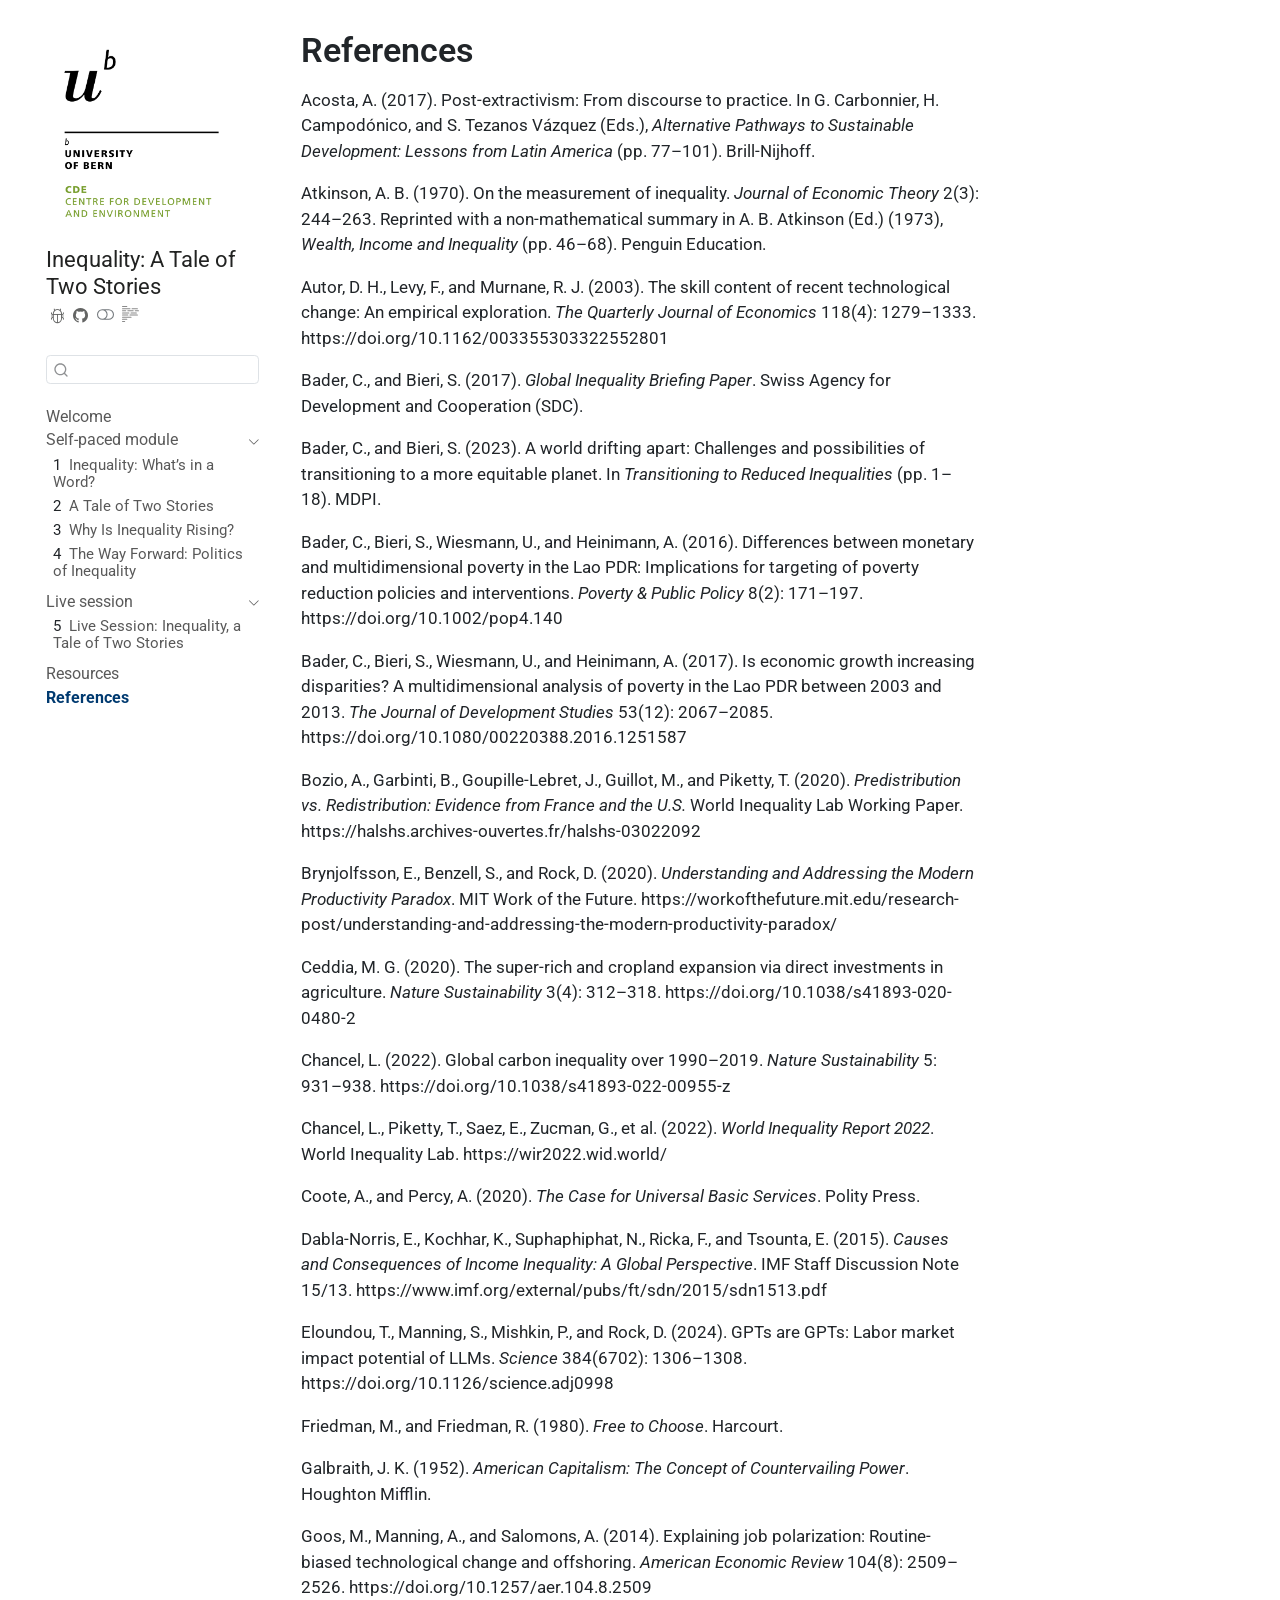
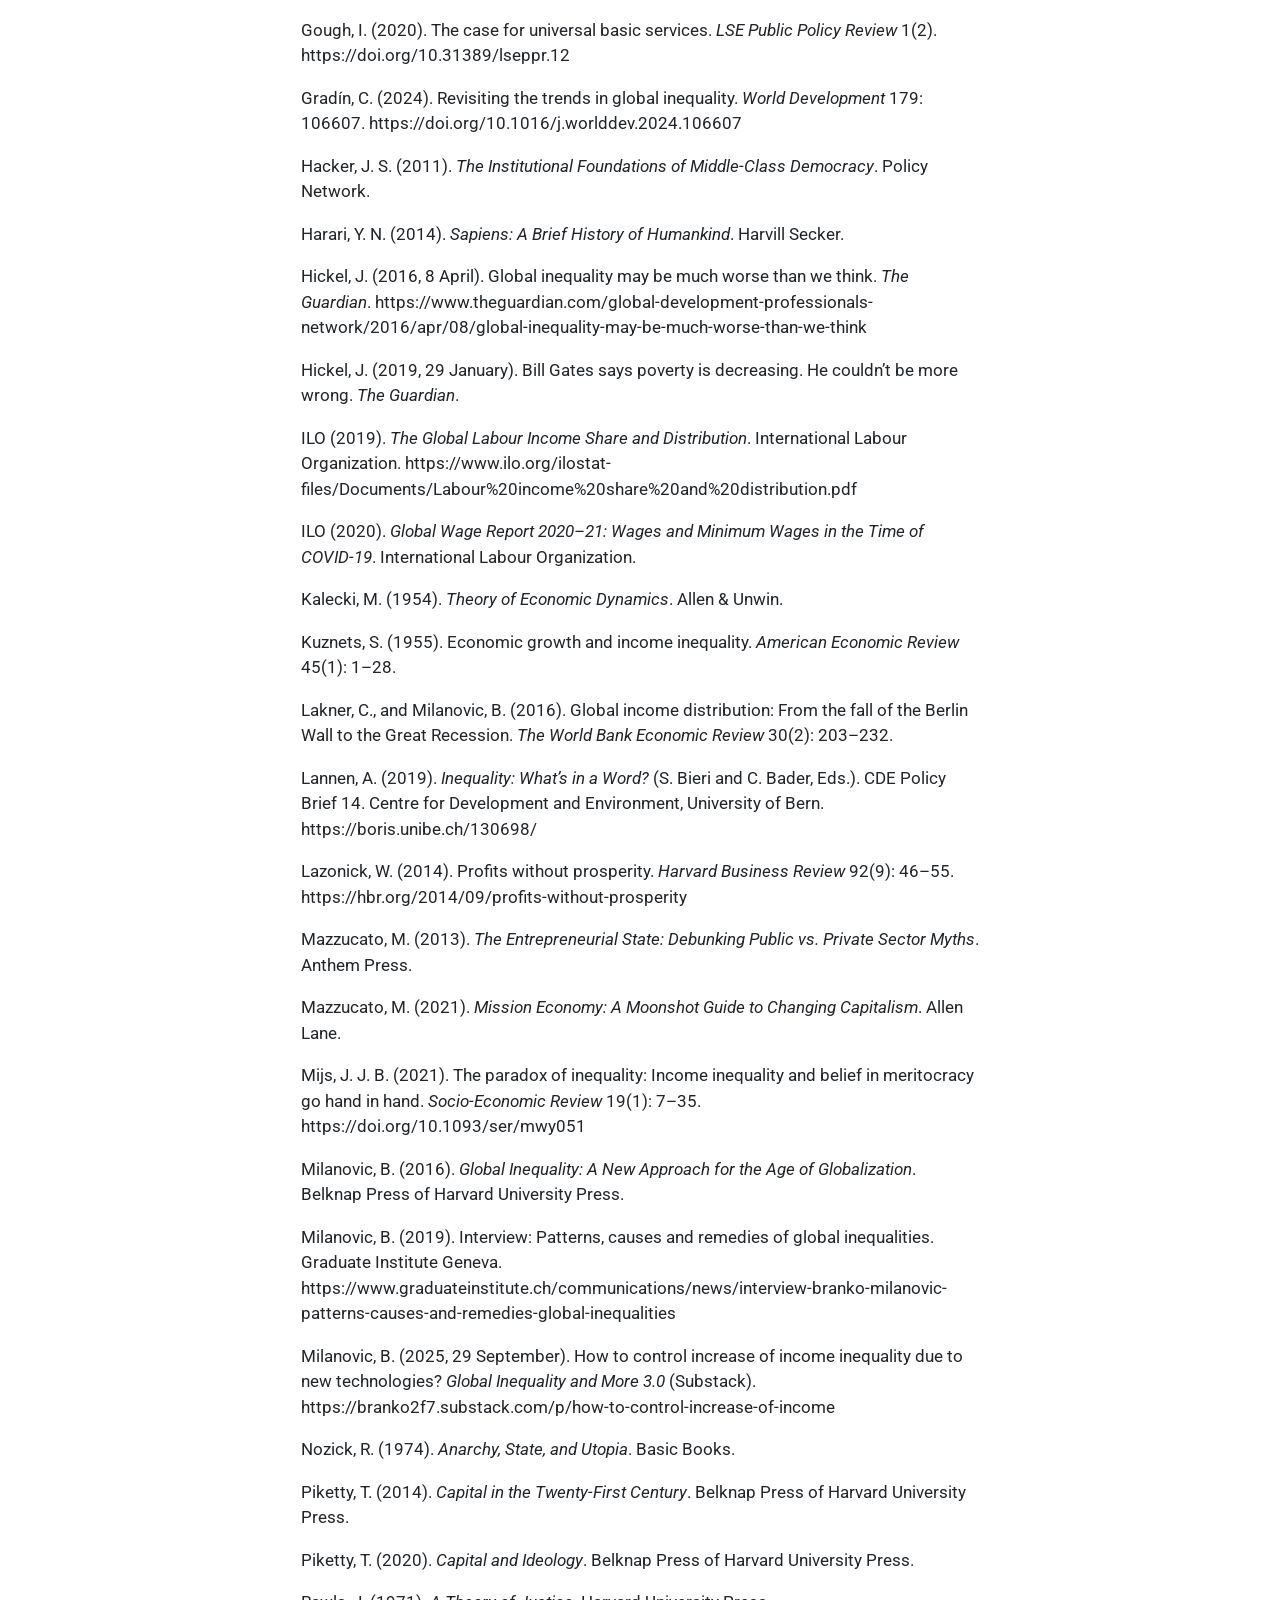
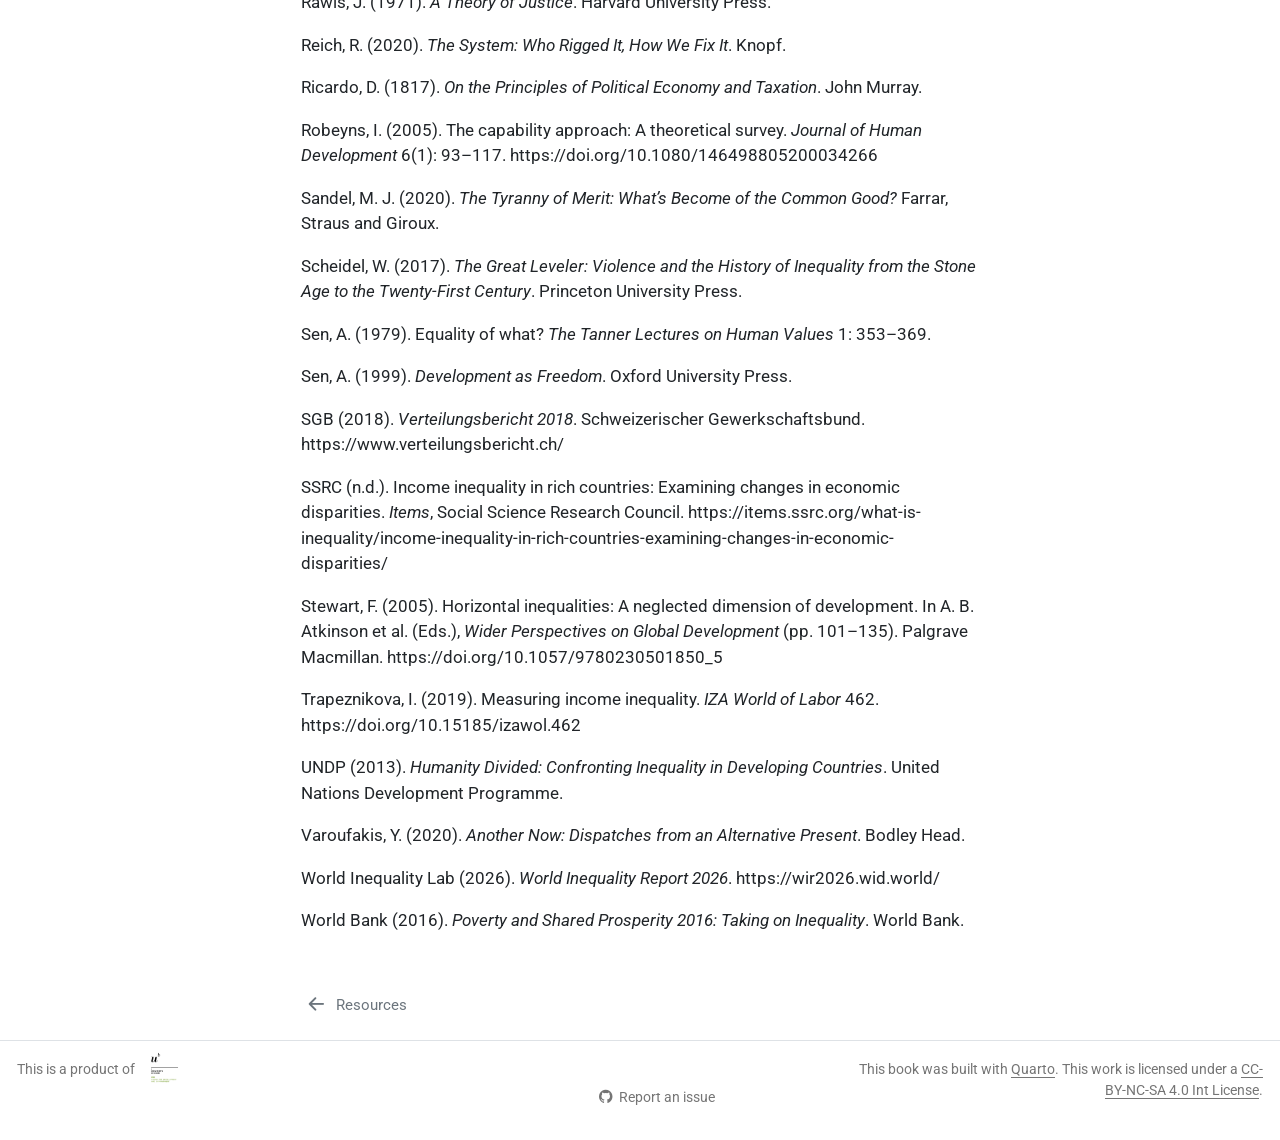
==== commit 3b196534: "initial" ====
--- a/docs/references.html
+++ b/docs/references.html
@@ -400,6 +400,7 @@
 
 <p>Acosta, A. (2017). Post-extractivism: From discourse to practice. In G. Carbonnier, H. Campodónico, and S. Tezanos Vázquez (Eds.), <em>Alternative Pathways to Sustainable Development: Lessons from Latin America</em> (pp.&nbsp;77–101). Brill-Nijhoff.</p>
 <p>Atkinson, A. B. (1970). On the measurement of inequality. <em>Journal of Economic Theory</em> 2(3): 244–263. Reprinted with a non-mathematical summary in A. B. Atkinson (Ed.) (1973), <em>Wealth, Income and Inequality</em> (pp.&nbsp;46–68). Penguin Education.</p>
+<p>Autor, D. H., Levy, F., and Murnane, R. J. (2003). The skill content of recent technological change: An empirical exploration. <em>The Quarterly Journal of Economics</em> 118(4): 1279–1333. https://doi.org/10.1162/003355303322552801</p>
 <p>Bader, C., and Bieri, S. (2017). <em>Global Inequality Briefing Paper</em>. Swiss Agency for Development and Cooperation (SDC).</p>
 <p>Bader, C., and Bieri, S. (2023). A world drifting apart: Challenges and possibilities of transitioning to a more equitable planet. In <em>Transitioning to Reduced Inequalities</em> (pp.&nbsp;1–18). MDPI.</p>
 <p>Bader, C., Bieri, S., Wiesmann, U., and Heinimann, A. (2016). Differences between monetary and multidimensional poverty in the Lao PDR: Implications for targeting of poverty reduction policies and interventions. <em>Poverty &amp; Public Policy</em> 8(2): 171–197. https://doi.org/10.1002/pop4.140</p>
@@ -411,8 +412,10 @@
 <p>Chancel, L., Piketty, T., Saez, E., Zucman, G., et al.&nbsp;(2022). <em>World Inequality Report 2022</em>. World Inequality Lab. https://wir2022.wid.world/</p>
 <p>Coote, A., and Percy, A. (2020). <em>The Case for Universal Basic Services</em>. Polity Press.</p>
 <p>Dabla-Norris, E., Kochhar, K., Suphaphiphat, N., Ricka, F., and Tsounta, E. (2015). <em>Causes and Consequences of Income Inequality: A Global Perspective</em>. IMF Staff Discussion Note 15/13. https://www.imf.org/external/pubs/ft/sdn/2015/sdn1513.pdf</p>
+<p>Eloundou, T., Manning, S., Mishkin, P., and Rock, D. (2024). GPTs are GPTs: Labor market impact potential of LLMs. <em>Science</em> 384(6702): 1306–1308. https://doi.org/10.1126/science.adj0998</p>
 <p>Friedman, M., and Friedman, R. (1980). <em>Free to Choose</em>. Harcourt.</p>
 <p>Galbraith, J. K. (1952). <em>American Capitalism: The Concept of Countervailing Power</em>. Houghton Mifflin.</p>
+<p>Goos, M., Manning, A., and Salomons, A. (2014). Explaining job polarization: Routine-biased technological change and offshoring. <em>American Economic Review</em> 104(8): 2509–2526. https://doi.org/10.1257/aer.104.8.2509</p>
 <p>Gough, I. (2020). The case for universal basic services. <em>LSE Public Policy Review</em> 1(2). https://doi.org/10.31389/lseppr.12</p>
 <p>Gradín, C. (2024). Revisiting the trends in global inequality. <em>World Development</em> 179: 106607. https://doi.org/10.1016/j.worlddev.2024.106607</p>
 <p>Hacker, J. S. (2011). <em>The Institutional Foundations of Middle-Class Democracy</em>. Policy Network.</p>
